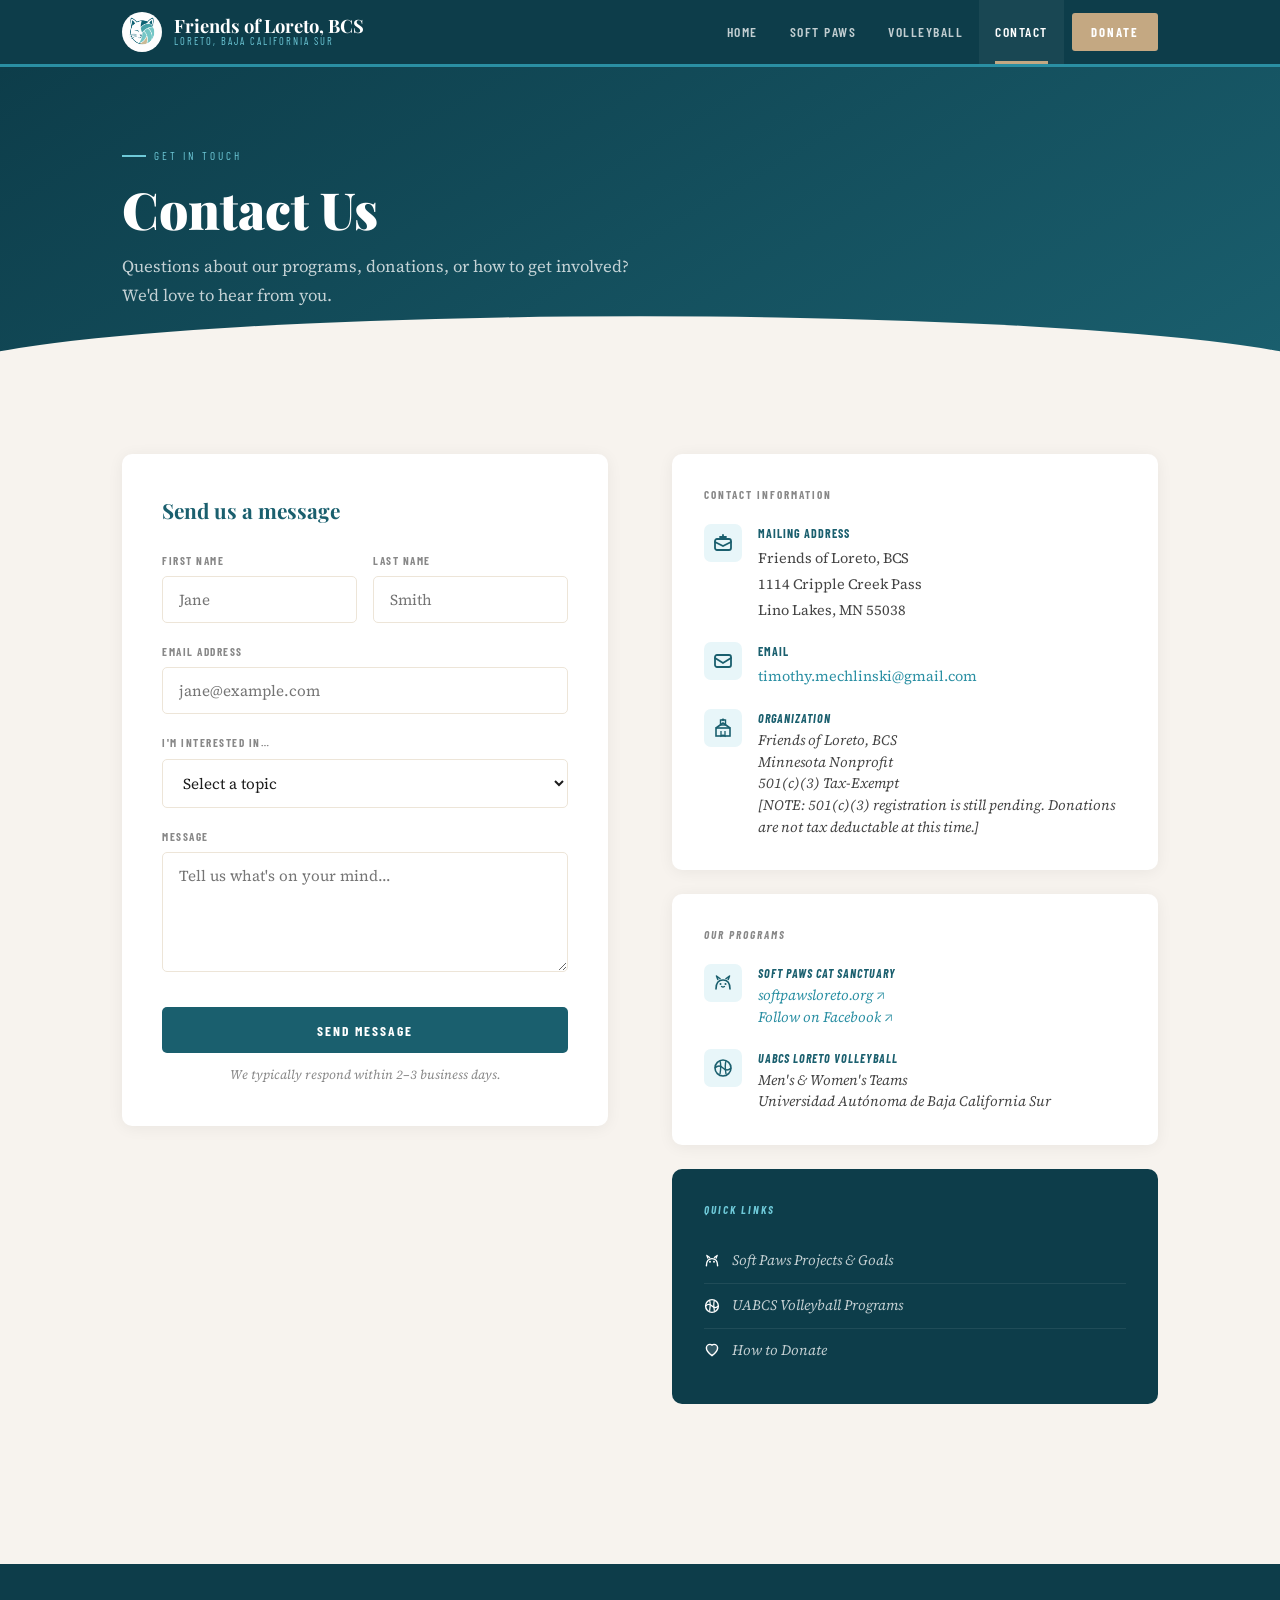
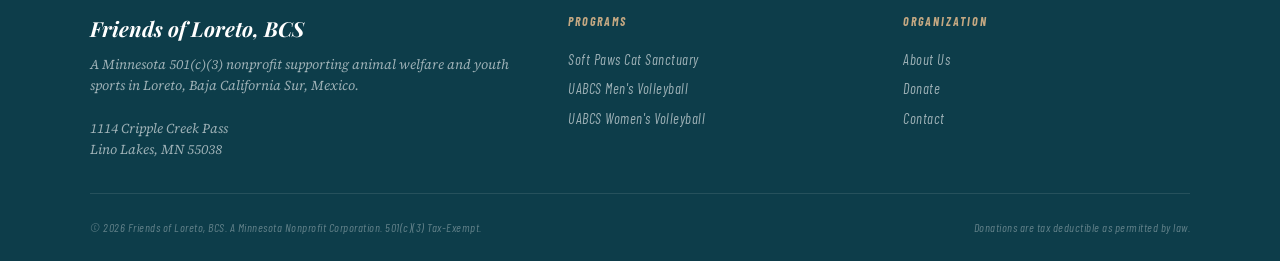
==== contact.html @ 743a6c9e "Fix formatting of organization information in contact.html" ====
<!DOCTYPE html>
<html lang="en">
<head>
  <meta charset="UTF-8">
  <meta name="viewport" content="width=device-width, initial-scale=1.0">
  <title>Contact — Friends of Loreto, BCS</title>
  <link rel="stylesheet" href="nav.css">
  <style>
    .page-hero {
      background: linear-gradient(150deg, var(--teal-900), var(--teal-700));
      padding: 5rem 0 4rem;
      position: relative; overflow: hidden;
    }
    .page-hero::after {
      content: '';
      position: absolute; bottom: -2px; left: 0; right: 0;
      height: 60px;
      background: var(--sand-100);
      clip-path: ellipse(55% 100% at 50% 100%);
    }
    .page-hero-inner {
      position: relative; z-index: 1;
      max-width: 1100px; margin: 0 auto; padding: 0 2rem;
    }
    .page-hero-eyebrow {
      font-family: var(--cond); font-size: 0.7rem; letter-spacing: 3px;
      text-transform: uppercase; color: var(--teal-300); margin-bottom: 1rem;
      display: flex; align-items: center; gap: 8px;
    }
    .page-hero-eyebrow::before {
      content: ''; display: inline-block; width: 24px; height: 2px; background: var(--teal-300);
    }
    .page-hero h1 {
      font-family: var(--serif); font-size: clamp(2.2rem, 4vw, 3.4rem);
      font-weight: 900; color: var(--white); line-height: 1.1; margin-bottom: 1rem;
    }
    .page-hero p { color: rgba(255,255,255,0.75); font-size: 1.05rem; max-width: 540px; line-height: 1.7; }

    /* ── CONTACT SECTION ── */
    .contact-section { background: var(--sand-100); padding: 5rem 0 6rem; }
    .contact-grid {
      display: grid; grid-template-columns: 1fr 1fr; gap: 4rem; align-items: start;
    }

    /* Form */
    .contact-form-card {
      background: var(--white);
      border-radius: 10px;
      padding: 2.5rem;
      box-shadow: 0 2px 16px rgba(0,0,0,0.06);
    }
    .contact-form-card h3 {
      font-family: var(--serif);
      font-size: 1.3rem; font-weight: 700;
      color: var(--teal-700); margin-bottom: 1.5rem;
    }

    .form-group { margin-bottom: 1.25rem; }
    .form-group label {
      display: block;
      font-family: var(--cond);
      font-size: 0.7rem; letter-spacing: 1.5px; text-transform: uppercase;
      font-weight: 700; color: var(--ink-light);
      margin-bottom: 0.4rem;
    }
    .form-group input,
    .form-group select,
    .form-group textarea {
      width: 100%;
      padding: 0.75rem 1rem;
      border: 1.5px solid var(--sand-200);
      border-radius: 5px;
      font-family: var(--body);
      font-size: 0.95rem;
      color: var(--ink);
      background: var(--white);
      transition: border-color 0.2s;
      outline: none;
    }
    .form-group input:focus,
    .form-group select:focus,
    .form-group textarea:focus {
      border-color: var(--teal-500);
    }
    .form-group textarea { resize: vertical; min-height: 120px; }

    .form-row { display: grid; grid-template-columns: 1fr 1fr; gap: 1rem; }

    .form-submit {
      width: 100%;
      padding: 0.9rem;
      background: var(--teal-700);
      color: var(--white);
      border: none; border-radius: 5px;
      font-family: var(--cond);
      font-size: 0.85rem; font-weight: 700; letter-spacing: 2px; text-transform: uppercase;
      cursor: pointer;
      transition: background 0.2s;
      margin-top: 0.5rem;
    }
    .form-submit:hover { background: var(--teal-900); }

    .form-note {
      font-size: 0.8rem; color: var(--ink-light); margin-top: 0.75rem;
      font-style: italic; text-align: center;
    }

    /* Info sidebar */
    .contact-info {}
    .info-card {
      background: var(--white);
      border-radius: 10px;
      padding: 2rem;
      box-shadow: 0 2px 16px rgba(0,0,0,0.06);
      margin-bottom: 1.5rem;
    }
    .info-card h4 {
      font-family: var(--cond);
      font-size: 0.7rem; letter-spacing: 2px; text-transform: uppercase;
      font-weight: 700; color: var(--ink-light); margin-bottom: 1.25rem;
    }
    .info-item {
      display: flex; gap: 1rem; align-items: flex-start; margin-bottom: 1.25rem;
    }
    .info-item:last-child { margin-bottom: 0; }
    .info-icon {
      width: 38px; height: 38px; border-radius: 7px;
      background: var(--teal-100);
      display: flex; align-items: center; justify-content: center;
      font-size: 1rem; flex-shrink: 0;
    }
    .info-body {}
    .info-body strong {
      display: block;
      font-family: var(--cond);
      font-size: 0.75rem; letter-spacing: 1px; text-transform: uppercase;
      font-weight: 700; color: var(--teal-700); margin-bottom: 2px;
    }
    .info-body span {
      font-size: 0.9rem; color: var(--ink-mid); line-height: 1.5;
    }
    .info-body a { color: var(--teal-500); text-decoration: none; }
    .info-body a:hover { text-decoration: underline; }

    /* Program links */
    .program-links-card {
      background: var(--teal-900);
      border-radius: 10px;
      padding: 2rem;
      color: rgba(255,255,255,0.8);
    }
    .program-links-card h4 {
      font-family: var(--cond);
      font-size: 0.7rem; letter-spacing: 2px; text-transform: uppercase;
      font-weight: 700; color: var(--teal-300); margin-bottom: 1.25rem;
    }
    .program-link-item {
      display: flex; align-items: center; gap: 0.75rem;
      padding: 0.65rem 0;
      border-bottom: 1px solid rgba(255,255,255,0.08);
      text-decoration: none;
      color: rgba(255,255,255,0.75);
      transition: color 0.2s;
      font-size: 0.9rem;
    }
    .program-link-item:last-child { border-bottom: none; }
    .program-link-item:hover { color: var(--teal-300); }
    .program-link-item span { font-size: 1.1rem; }
  </style>
</head>
<body>

<div id="site-nav"></div>

<section class="page-hero">
  <div class="page-hero-inner">
    <div class="page-hero-eyebrow">Get in Touch</div>
    <h1>Contact Us</h1>
    <p>Questions about our programs, donations, or how to get involved? We'd love to hear from you.</p>
  </div>
</section>

<section class="contact-section">
  <div class="container">
    <div class="contact-grid">

      <!-- Form -->
      <div class="contact-form-card">
        <h3>Send us a message</h3>
        <div class="form-row">
          <div class="form-group">
            <label for="first-name">First Name</label>
            <input type="text" id="first-name" name="first-name" placeholder="Jane">
          </div>
          <div class="form-group">
            <label for="last-name">Last Name</label>
            <input type="text" id="last-name" name="last-name" placeholder="Smith">
          </div>
        </div>
        <div class="form-group">
          <label for="email">Email Address</label>
          <input type="email" id="email" name="email" placeholder="jane@example.com">
        </div>
        <div class="form-group">
          <label for="subject">I'm interested in…</label>
          <select id="subject" name="subject">
            <option value="">Select a topic</option>
            <option value="donate">Making a donation</option>
            <option value="softpaws">Soft Paws Cat Sanctuary</option>
            <option value="volleyball">UABCS Volleyball</option>
            <option value="volunteer">Volunteering or getting involved</option>
            <option value="media">Media / Press inquiry</option>
            <option value="other">Something else</option>
          </select>
        </div>
        <div class="form-group">
          <label for="message">Message</label>
          <textarea id="message" name="message" placeholder="Tell us what's on your mind…"></textarea>
        </div>
        <button type="button" class="form-submit" onclick="handleSubmit()">Send Message</button>
        <p class="form-note">We typically respond within 2–3 business days.</p>
        <p class="form-note" id="form-confirm" style="display:none; color:var(--teal-700); font-style:normal; font-weight:600;">✓ Message received — we'll be in touch soon!</p>
      </div>

      <!-- Info -->
      <div class="contact-info">
        <div class="info-card">
          <h4>Contact Information</h4>
          <div class="info-item">
            <div class="info-icon">
              <!-- Mailbox -->
              <svg width="20" height="20" viewBox="0 0 20 20" fill="none" xmlns="http://www.w3.org/2000/svg">
                <rect x="2" y="6" width="16" height="11" rx="2" stroke="#1a5f6e" stroke-width="1.8"/>
                <path d="M2 9 L10 13 L18 9" stroke="#1a5f6e" stroke-width="1.8" stroke-linecap="round"/>
                <line x1="10" y1="2" x2="10" y2="6" stroke="#1a5f6e" stroke-width="1.8" stroke-linecap="round"/>
                <line x1="7" y1="4" x2="13" y2="4" stroke="#1a5f6e" stroke-width="1.8" stroke-linecap="round"/>
              </svg>
            </div>
            <div class="info-body">
              <strong>Mailing Address</strong>
              <span>Friends of Loreto, BCS<br>1114 Cripple Creek Pass<br>Lino Lakes, MN 55038</span>
            </div>
          </div>
          <div class="info-item">
            <div class="info-icon">
              <!-- Envelope -->
              <svg width="20" height="20" viewBox="0 0 20 20" fill="none" xmlns="http://www.w3.org/2000/svg">
                <rect x="2" y="4" width="16" height="12" rx="2" stroke="#1a5f6e" stroke-width="1.8"/>
                <path d="M2 7 L10 12 L18 7" stroke="#1a5f6e" stroke-width="1.8" stroke-linecap="round"/>
              </svg>
            </div>
            <div class="info-body">
              <strong>Email</strong>
              <span><a href="mailto:timothy.mechlinski@gmail.com">timothy.mechlinski@gmail.com</a><br><em style="font-size:0.8rem; color:var(--ink-light);"</span>
            </div>
          </div>
          <div class="info-item">
            <div class="info-icon">
              <!-- Loreto Mission -->
              <svg width="20" height="20" viewBox="0 0 20 20" fill="none" xmlns="http://www.w3.org/2000/svg">
                <rect x="3" y="10" width="14" height="8" stroke="#1a5f6e" stroke-width="1.6"/>
                <path d="M3 10 L10 5 L17 10" stroke="#1a5f6e" stroke-width="1.6" stroke-linejoin="round"/>
                <rect x="7.5" y="2" width="5" height="5" stroke="#1a5f6e" stroke-width="1.4"/>
                <line x1="10" y1="1" x2="10" y2="2.5" stroke="#1a5f6e" stroke-width="1.4" stroke-linecap="round"/>
                <line x1="9" y1="1.6" x2="11" y2="1.6" stroke="#1a5f6e" stroke-width="1.4" stroke-linecap="round"/>
                <path d="M8 13 L8 18 Q10 16.5 12 18 L12 13" stroke="#1a5f6e" stroke-width="1.3"/>
              </svg>
            </div>
            <div class="info-body">
              <strong>Organization</strong>
              <span>Friends of Loreto, BCS<br>Minnesota Nonprofit<br>
              501(c)(3) Tax-Exempt<br>
              [NOTE: 501(c)(3) registration is still pending. Donations are not tax deductable at this time.]</span>
            </div>
          </div>
        </div>

        <div class="info-card">
          <h4>Our Programs</h4>
          <div class="info-item">
            <div class="info-icon">
              <!-- Cat -->
              <svg width="20" height="20" viewBox="0 0 20 20" fill="none" xmlns="http://www.w3.org/2000/svg">
                <path d="M3 16 C3 10 5.5 7 10 7 C14.5 7 17 10 17 16" stroke="#1a5f6e" stroke-width="1.6" stroke-linecap="round"/>
                <path d="M5 7 L3.5 3 L7.5 6" stroke="#1a5f6e" stroke-width="1.5" stroke-linejoin="round"/>
                <path d="M15 7 L16.5 3 L12.5 6" stroke="#1a5f6e" stroke-width="1.5" stroke-linejoin="round"/>
                <circle cx="7.5" cy="11" r="1" fill="#1a5f6e"/>
                <circle cx="12.5" cy="11" r="1" fill="#1a5f6e"/>
                <path d="M8.5 13.5 Q10 14.5 11.5 13.5" stroke="#1a5f6e" stroke-width="1.3" stroke-linecap="round"/>
              </svg>
            </div>
            <div class="info-body">
              <strong>Soft Paws Cat Sanctuary</strong>
              <span>
                <a href="https://softpawsloreto.org/" target="_blank">softpawsloreto.org ↗</a><br>
                <a href="https://www.facebook.com/profile.php?id=100082209770641" target="_blank">Follow on Facebook ↗</a>
              </span>
            </div>
          </div>
          <div class="info-item">
            <div class="info-icon">
              <!-- Volleyball -->
              <svg width="20" height="20" viewBox="0 0 20 20" fill="none" xmlns="http://www.w3.org/2000/svg">
                <circle cx="10" cy="10" r="8" stroke="#1a5f6e" stroke-width="1.6"/>
                <path d="M2 10 Q6 6 10 10 Q14 14 18 10" stroke="#1a5f6e" stroke-width="1.4"/>
                <path d="M7 3 Q8.5 7 7 16" stroke="#1a5f6e" stroke-width="1.4"/>
                <path d="M13 3 Q11.5 7 13 16" stroke="#1a5f6e" stroke-width="1.4"/>
              </svg>
            </div>
            <div class="info-body">
              <strong>UABCS Loreto Volleyball</strong>
              <span>Men's &amp; Women's Teams<br>Universidad Autónoma de Baja California Sur</span>
            </div>
          </div>
        </div>

        <div class="program-links-card">
          <h4>Quick Links</h4>
          <a href="soft-paws.html" class="program-link-item">
            <svg width="16" height="16" viewBox="0 0 20 20" fill="none" xmlns="http://www.w3.org/2000/svg"><path d="M3 16 C3 10 5.5 7 10 7 C14.5 7 17 10 17 16" stroke="white" stroke-width="1.8" stroke-linecap="round"/><path d="M5 7 L3.5 3 L7.5 6" stroke="white" stroke-width="1.6" stroke-linejoin="round"/><path d="M15 7 L16.5 3 L12.5 6" stroke="white" stroke-width="1.6" stroke-linejoin="round"/><circle cx="7.5" cy="11" r="1.2" fill="white"/><circle cx="12.5" cy="11" r="1.2" fill="white"/></svg>
            Soft Paws Projects &amp; Goals
          </a>
          <a href="volleyball.html" class="program-link-item">
            <svg width="16" height="16" viewBox="0 0 20 20" fill="none" xmlns="http://www.w3.org/2000/svg"><circle cx="10" cy="10" r="8" stroke="white" stroke-width="1.8"/><path d="M2 10 Q6 6 10 10 Q14 14 18 10" stroke="white" stroke-width="1.5"/><path d="M7 3 Q8.5 7 7 16" stroke="white" stroke-width="1.5"/><path d="M13 3 Q11.5 7 13 16" stroke="white" stroke-width="1.5"/></svg>
            UABCS Volleyball Programs
          </a>
          <a href="donate.html" class="program-link-item">
            <svg width="16" height="16" viewBox="0 0 20 20" fill="none" xmlns="http://www.w3.org/2000/svg"><path d="M10 17 C10 17 3 12 3 7.5 C3 5 5 3 7.5 3 C8.8 3 10 3.8 10 3.8 C10 3.8 11.2 3 12.5 3 C15 3 17 5 17 7.5 C17 12 10 17 10 17Z" stroke="white" stroke-width="1.8" fill="rgba(255,255,255,0.15)"/></svg>
            How to Donate
          </a>
        </div>
      </div>

    </div>
  </div>
</section>

<div id="site-footer"></div>
<script src="nav.js"></script>
<script>
function handleSubmit() {
  const btn = document.querySelector('.form-submit');
  const confirm = document.getElementById('form-confirm');
  btn.textContent = 'Sent ✓';
  btn.style.background = 'var(--teal-500)';
  btn.disabled = true;
  confirm.style.display = 'block';
}
</script>
</body>
</html>
---- nav.css ----
/* ── Shared Nav & Global Styles ─────────────────────────────────────── */
@import url('https://fonts.googleapis.com/css2?family=Playfair+Display:ital,wght@0,700;0,900;1,700&family=Source+Serif+4:ital,wght@0,300;0,400;0,600;1,400&family=Barlow+Condensed:wght@300;400;600;700&display=swap');

*, *::before, *::after { box-sizing: border-box; margin: 0; padding: 0; }

:root {
  --teal-900: #0d3d4a;
  --teal-700: #1a5f6e;
  --teal-500: #2a8fa3;
  --teal-300: #6ec9d8;
  --teal-100: #e8f6f9;
  --sand-700: #8a6a3a;
  --sand-500: #c4a882;
  --sand-200: #ede5d8;
  --sand-100: #f7f3ee;
  --white:    #ffffff;
  --ink:      #1c1c1c;
  --ink-mid:  #444444;
  --ink-light:#888888;
  --serif:    'Playfair Display', Georgia, serif;
  --body:     'Source Serif 4', Georgia, serif;
  --cond:     'Barlow Condensed', 'Arial Narrow', sans-serif;
}

html { scroll-behavior: smooth; }

body {
  font-family: var(--body);
  color: var(--ink);
  background: var(--white);
  line-height: 1.6;
  font-size: 16px;
}

/* ── NAVBAR ── */
.site-nav {
  position: sticky;
  top: 0;
  z-index: 100;
  background: var(--teal-900);
  border-bottom: 3px solid var(--teal-500);
}

.nav-inner {
  max-width: 1100px;
  margin: 0 auto;
  padding: 0 2rem;
  display: flex;
  align-items: center;
  justify-content: space-between;
  height: 64px;
}

.nav-logo {
  display: flex;
  align-items: center;
  gap: 12px;
  text-decoration: none;
}

.nav-logo img {
  width: 40px;
  height: 40px;
  border-radius: 50%;
  object-fit: contain;
  background: rgba(255,255,255,0.1);
}

.nav-logo-text {
  font-family: var(--serif);
  font-size: 1.15rem;
  font-weight: 700;
  color: var(--white);
  line-height: 1.1;
}

.nav-logo-text span {
  display: block;
  font-family: var(--cond);
  font-size: 0.65rem;
  letter-spacing: 2px;
  font-weight: 400;
  color: var(--teal-300);
  text-transform: uppercase;
}

.nav-links {
  display: flex;
  align-items: center;
  gap: 0;
  list-style: none;
}

.nav-links a {
  display: block;
  padding: 0 1rem;
  height: 64px;
  line-height: 64px;
  font-family: var(--cond);
  font-size: 0.85rem;
  font-weight: 600;
  letter-spacing: 1.5px;
  text-transform: uppercase;
  color: rgba(255,255,255,0.75);
  text-decoration: none;
  transition: color 0.2s, background 0.2s;
  position: relative;
}

.nav-links a::after {
  content: '';
  position: absolute;
  bottom: 0;
  left: 1rem;
  right: 1rem;
  height: 3px;
  background: var(--sand-500);
  transform: scaleX(0);
  transition: transform 0.2s;
}

.nav-links a:hover,
.nav-links a.active {
  color: var(--white);
  background: rgba(255,255,255,0.05);
}

.nav-links a:hover::after,
.nav-links a.active::after {
  transform: scaleX(1);
}

.nav-donate-btn {
  font-family: var(--cond) !important;
  font-size: 0.8rem !important;
  font-weight: 700 !important;
  letter-spacing: 2px !important;
  text-transform: uppercase !important;
  background: var(--sand-500) !important;
  color: var(--white) !important;
  padding: 0 1.2rem !important;
  height: 38px !important;
  line-height: 38px !important;
  border-radius: 3px !important;
  text-decoration: none !important;
  transition: background 0.2s !important;
  display: inline-block;
  margin-left: 0.5rem;
}

.nav-donate-btn::after { display: none !important; }

.nav-donate-btn:hover {
  background: var(--sand-700) !important;
  color: var(--white) !important;
}

/* ── FOOTER ── */
.site-footer {
  background: var(--teal-900);
  color: rgba(255,255,255,0.7);
  padding: 3rem 2rem 1.5rem;
  margin-top: 0;
}

.footer-inner {
  max-width: 1100px;
  margin: 0 auto;
  display: grid;
  grid-template-columns: 1.5fr 1fr 1fr;
  gap: 3rem;
  padding-bottom: 2rem;
  border-bottom: 1px solid rgba(255,255,255,0.1);
}

.footer-brand .footer-org {
  font-family: var(--serif);
  font-size: 1.3rem;
  font-weight: 700;
  color: var(--white);
  margin-bottom: 0.5rem;
}

.footer-brand p {
  font-size: 0.85rem;
  line-height: 1.6;
  color: rgba(255,255,255,0.6);
}

.footer-col h4 {
  font-family: var(--cond);
  font-size: 0.75rem;
  letter-spacing: 2px;
  text-transform: uppercase;
  color: var(--sand-500);
  margin-bottom: 1rem;
  font-weight: 700;
}

.footer-col ul {
  list-style: none;
}

.footer-col ul li {
  margin-bottom: 0.4rem;
}

.footer-col ul li a {
  color: rgba(255,255,255,0.6);
  text-decoration: none;
  font-size: 0.9rem;
  font-family: var(--cond);
  letter-spacing: 0.5px;
  transition: color 0.2s;
}

.footer-col ul li a:hover {
  color: var(--teal-300);
}

.footer-bottom {
  max-width: 1100px;
  margin: 1.5rem auto 0;
  display: flex;
  justify-content: space-between;
  align-items: center;
  font-family: var(--cond);
  font-size: 0.75rem;
  letter-spacing: 0.5px;
  color: rgba(255,255,255,0.35);
}

/* ── SHARED SECTION UTILITIES ── */
.container {
  max-width: 1100px;
  margin: 0 auto;
  padding: 0 2rem;
}

.section-eyebrow {
  font-family: var(--cond);
  font-size: 0.75rem;
  letter-spacing: 3px;
  text-transform: uppercase;
  font-weight: 700;
  color: var(--teal-500);
  margin-bottom: 0.5rem;
}

.section-eyebrow.sand { color: var(--sand-700); }

.section-title {
  font-family: var(--serif);
  font-size: clamp(1.8rem, 3vw, 2.8rem);
  font-weight: 900;
  color: var(--teal-700);
  line-height: 1.1;
  margin-bottom: 1rem;
}

.section-title.sand { color: var(--sand-700); }

.section-intro {
  font-size: 1.05rem;
  color: var(--ink-mid);
  max-width: 640px;
  line-height: 1.7;
}

.btn {
  display: inline-block;
  font-family: var(--cond);
  font-size: 0.8rem;
  font-weight: 700;
  letter-spacing: 2px;
  text-transform: uppercase;
  text-decoration: none;
  padding: 0.75rem 1.75rem;
  border-radius: 3px;
  transition: all 0.2s;
  cursor: pointer;
  border: none;
}

.btn-primary {
  background: var(--teal-700);
  color: var(--white);
}
.btn-primary:hover { background: var(--teal-900); }

.btn-sand {
  background: var(--sand-500);
  color: var(--white);
}
.btn-sand:hover { background: var(--sand-700); }

.btn-outline {
  background: transparent;
  color: var(--teal-700);
  border: 2px solid var(--teal-700);
}
.btn-outline:hover { background: var(--teal-700); color: var(--white); }
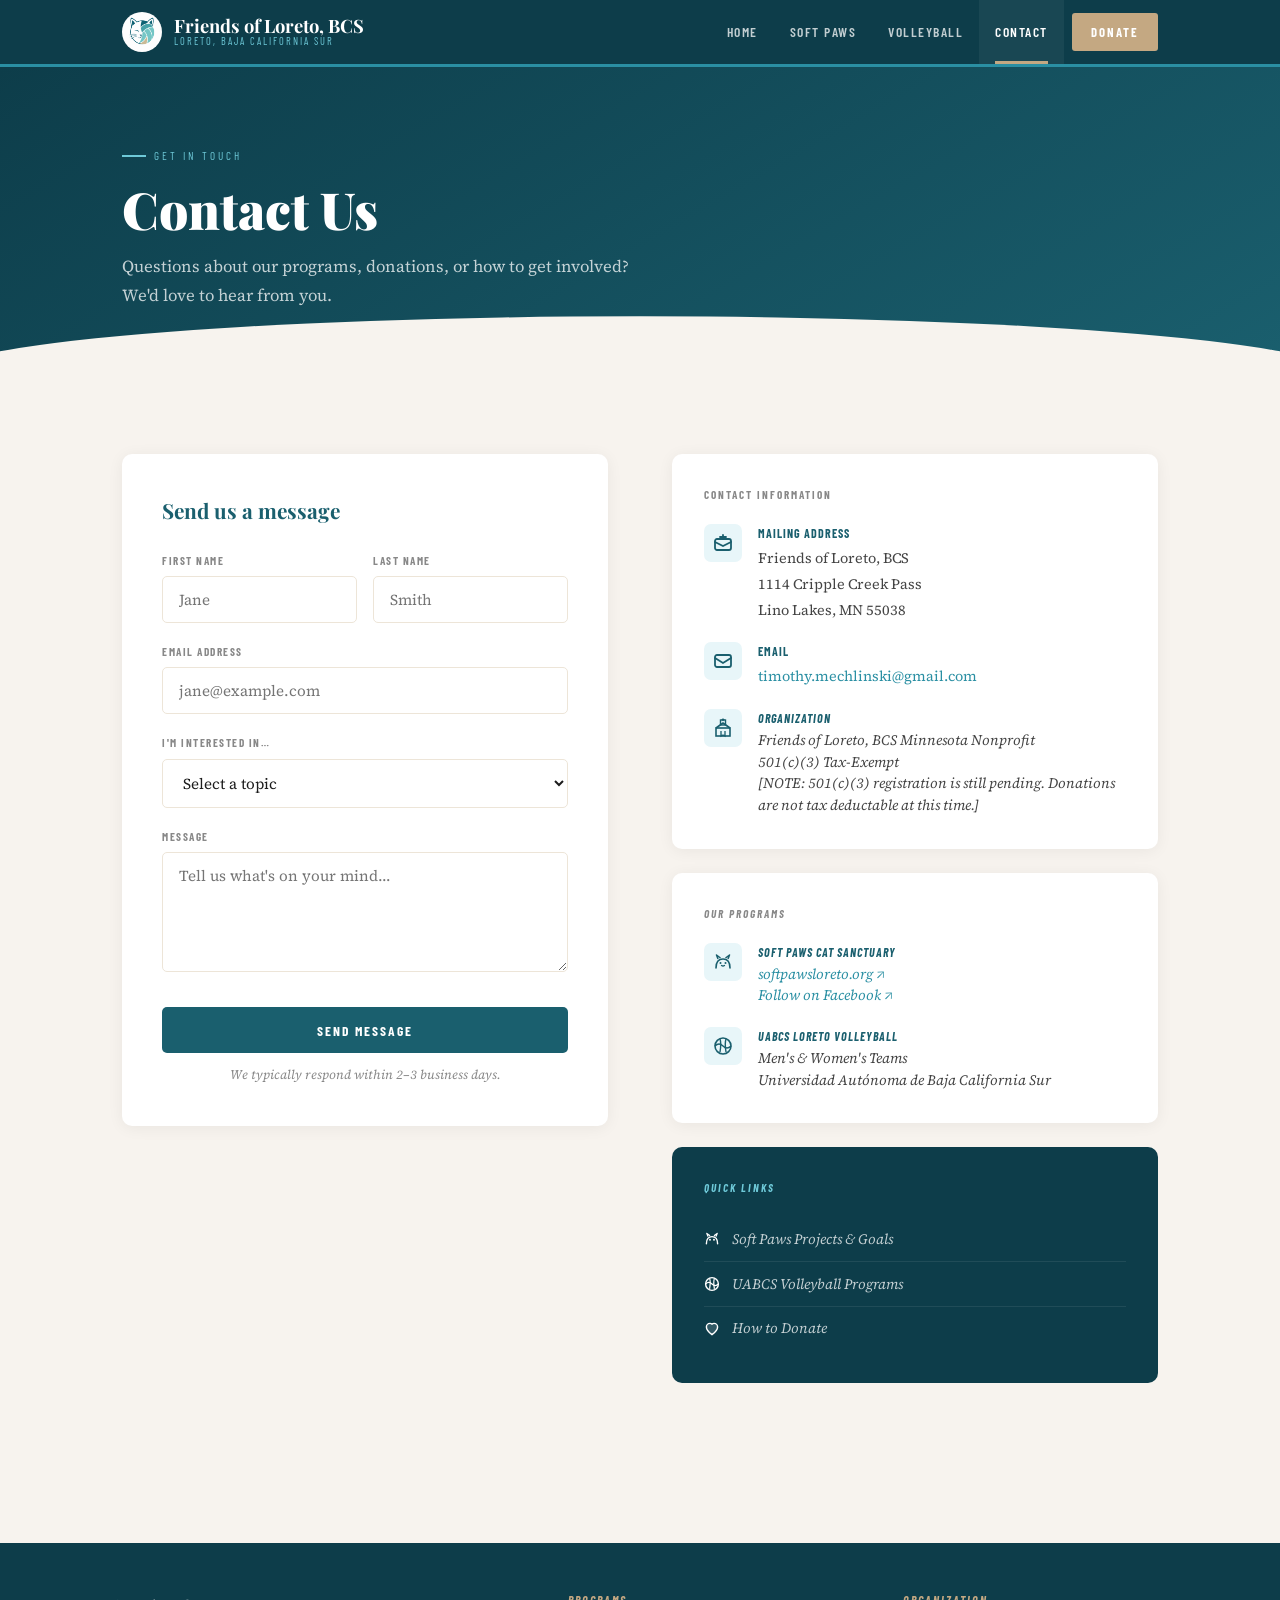
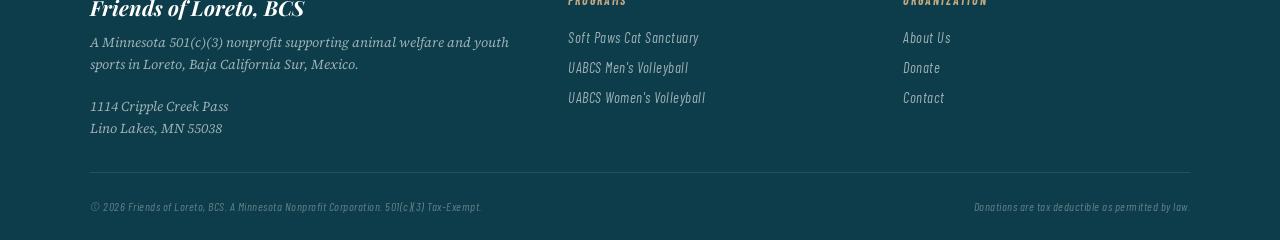
==== commit db33ee37: "Format organization information in contact.html" ====
--- a/contact.html
+++ b/contact.html
@@ -268,9 +268,10 @@
             </div>
             <div class="info-body">
               <strong>Organization</strong>
-              <span>Friends of Loreto, BCS<br>Minnesota Nonprofit<br>
-              501(c)(3) Tax-Exempt<br>
-              [NOTE: 501(c)(3) registration is still pending. Donations are not tax deductable at this time.]</span>
+              <span>Friends of Loreto, BCS
+                Minnesota Nonprofit<br>
+                501(c)(3) Tax-Exempt<br>
+                [NOTE: 501(c)(3) registration is still pending. Donations are not tax deductable at this time.]</span>
             </div>
           </div>
         </div>
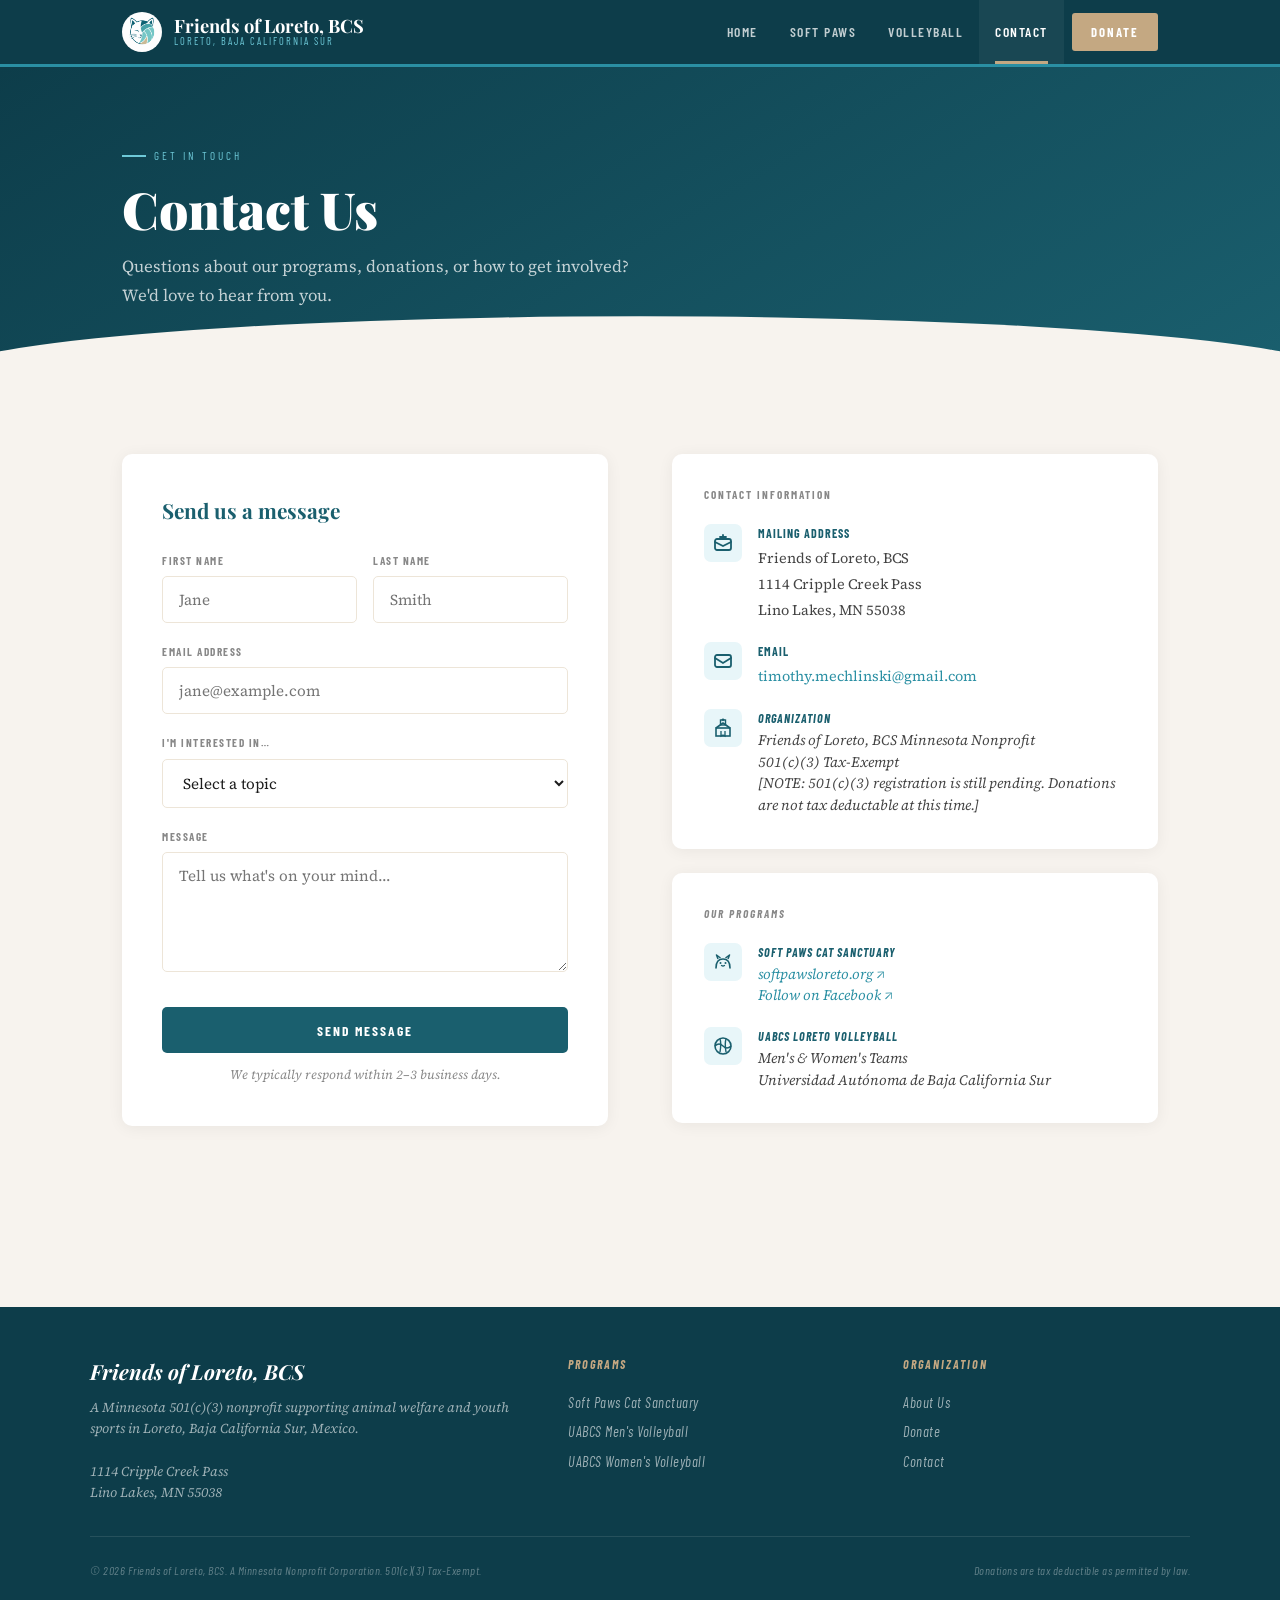
==== commit 237bbe30: "Remove program links from contact.html Removed the program links section from the contact page." ====
--- a/contact.html
+++ b/contact.html
@@ -314,23 +314,6 @@
             </div>
           </div>
         </div>
-
-        <div class="program-links-card">
-          <h4>Quick Links</h4>
-          <a href="soft-paws.html" class="program-link-item">
-            <svg width="16" height="16" viewBox="0 0 20 20" fill="none" xmlns="http://www.w3.org/2000/svg"><path d="M3 16 C3 10 5.5 7 10 7 C14.5 7 17 10 17 16" stroke="white" stroke-width="1.8" stroke-linecap="round"/><path d="M5 7 L3.5 3 L7.5 6" stroke="white" stroke-width="1.6" stroke-linejoin="round"/><path d="M15 7 L16.5 3 L12.5 6" stroke="white" stroke-width="1.6" stroke-linejoin="round"/><circle cx="7.5" cy="11" r="1.2" fill="white"/><circle cx="12.5" cy="11" r="1.2" fill="white"/></svg>
-            Soft Paws Projects &amp; Goals
-          </a>
-          <a href="volleyball.html" class="program-link-item">
-            <svg width="16" height="16" viewBox="0 0 20 20" fill="none" xmlns="http://www.w3.org/2000/svg"><circle cx="10" cy="10" r="8" stroke="white" stroke-width="1.8"/><path d="M2 10 Q6 6 10 10 Q14 14 18 10" stroke="white" stroke-width="1.5"/><path d="M7 3 Q8.5 7 7 16" stroke="white" stroke-width="1.5"/><path d="M13 3 Q11.5 7 13 16" stroke="white" stroke-width="1.5"/></svg>
-            UABCS Volleyball Programs
-          </a>
-          <a href="donate.html" class="program-link-item">
-            <svg width="16" height="16" viewBox="0 0 20 20" fill="none" xmlns="http://www.w3.org/2000/svg"><path d="M10 17 C10 17 3 12 3 7.5 C3 5 5 3 7.5 3 C8.8 3 10 3.8 10 3.8 C10 3.8 11.2 3 12.5 3 C15 3 17 5 17 7.5 C17 12 10 17 10 17Z" stroke="white" stroke-width="1.8" fill="rgba(255,255,255,0.15)"/></svg>
-            How to Donate
-          </a>
-        </div>
-      </div>
 
     </div>
   </div>
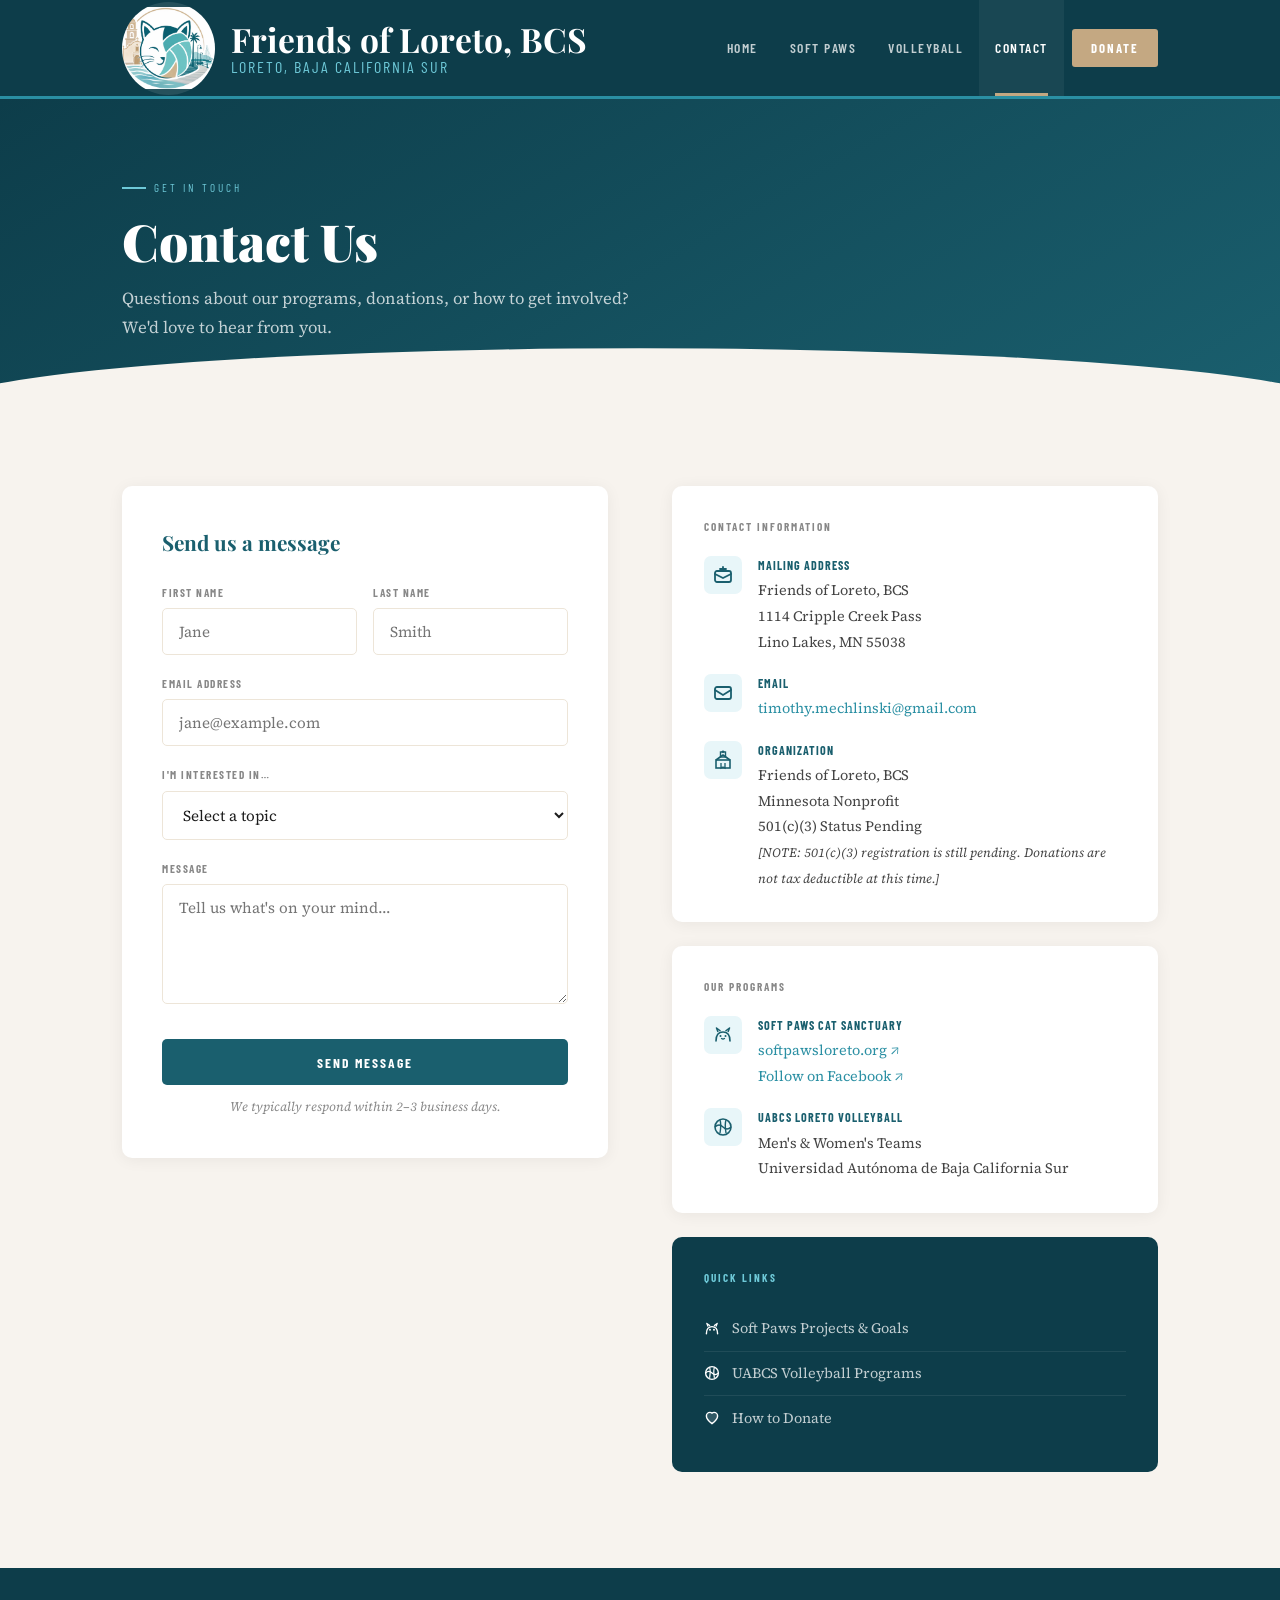
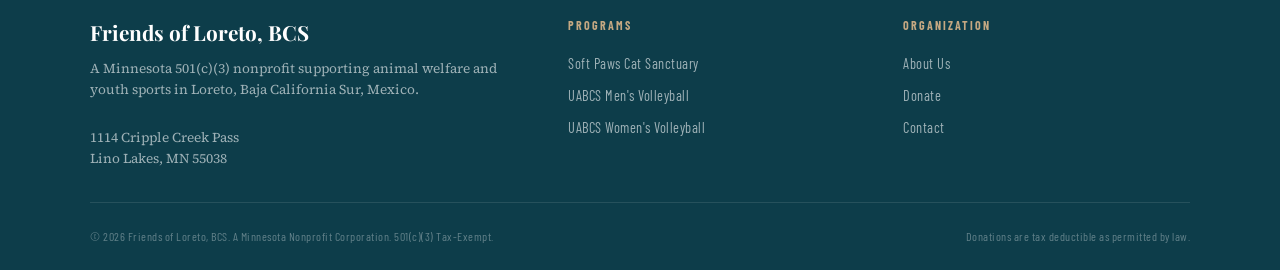
==== commit 272f3009: "Refactor contact form and improve styling" ====
--- a/contact.html
+++ b/contact.html
@@ -18,154 +18,42 @@
       background: var(--sand-100);
       clip-path: ellipse(55% 100% at 50% 100%);
     }
-    .page-hero-inner {
-      position: relative; z-index: 1;
-      max-width: 1100px; margin: 0 auto; padding: 0 2rem;
-    }
-    .page-hero-eyebrow {
-      font-family: var(--cond); font-size: 0.7rem; letter-spacing: 3px;
-      text-transform: uppercase; color: var(--teal-300); margin-bottom: 1rem;
-      display: flex; align-items: center; gap: 8px;
-    }
-    .page-hero-eyebrow::before {
-      content: ''; display: inline-block; width: 24px; height: 2px; background: var(--teal-300);
-    }
-    .page-hero h1 {
-      font-family: var(--serif); font-size: clamp(2.2rem, 4vw, 3.4rem);
-      font-weight: 900; color: var(--white); line-height: 1.1; margin-bottom: 1rem;
-    }
+    .page-hero-inner { position: relative; z-index: 1; max-width: 1100px; margin: 0 auto; padding: 0 2rem; }
+    .page-hero-eyebrow { font-family: var(--cond); font-size: 0.7rem; letter-spacing: 3px; text-transform: uppercase; color: var(--teal-300); margin-bottom: 1rem; display: flex; align-items: center; gap: 8px; }
+    .page-hero-eyebrow::before { content: ''; display: inline-block; width: 24px; height: 2px; background: var(--teal-300); }
+    .page-hero h1 { font-family: var(--serif); font-size: clamp(2.2rem, 4vw, 3.4rem); font-weight: 900; color: var(--white); line-height: 1.1; margin-bottom: 1rem; }
     .page-hero p { color: rgba(255,255,255,0.75); font-size: 1.05rem; max-width: 540px; line-height: 1.7; }
-
-    /* ── CONTACT SECTION ── */
     .contact-section { background: var(--sand-100); padding: 5rem 0 6rem; }
-    .contact-grid {
-      display: grid; grid-template-columns: 1fr 1fr; gap: 4rem; align-items: start;
-    }
-
-    /* Form */
-    .contact-form-card {
-      background: var(--white);
-      border-radius: 10px;
-      padding: 2.5rem;
-      box-shadow: 0 2px 16px rgba(0,0,0,0.06);
-    }
-    .contact-form-card h3 {
-      font-family: var(--serif);
-      font-size: 1.3rem; font-weight: 700;
-      color: var(--teal-700); margin-bottom: 1.5rem;
-    }
-
+    .contact-grid { display: grid; grid-template-columns: 1fr 1fr; gap: 4rem; align-items: start; }
+    .contact-form-card { background: var(--white); border-radius: 10px; padding: 2.5rem; box-shadow: 0 2px 16px rgba(0,0,0,0.06); }
+    .contact-form-card h3 { font-family: var(--serif); font-size: 1.3rem; font-weight: 700; color: var(--teal-700); margin-bottom: 1.5rem; }
     .form-group { margin-bottom: 1.25rem; }
-    .form-group label {
-      display: block;
-      font-family: var(--cond);
-      font-size: 0.7rem; letter-spacing: 1.5px; text-transform: uppercase;
-      font-weight: 700; color: var(--ink-light);
-      margin-bottom: 0.4rem;
-    }
-    .form-group input,
-    .form-group select,
-    .form-group textarea {
-      width: 100%;
-      padding: 0.75rem 1rem;
-      border: 1.5px solid var(--sand-200);
-      border-radius: 5px;
-      font-family: var(--body);
-      font-size: 0.95rem;
-      color: var(--ink);
-      background: var(--white);
-      transition: border-color 0.2s;
-      outline: none;
-    }
-    .form-group input:focus,
-    .form-group select:focus,
-    .form-group textarea:focus {
-      border-color: var(--teal-500);
-    }
+    .form-group label { display: block; font-family: var(--cond); font-size: 0.7rem; letter-spacing: 1.5px; text-transform: uppercase; font-weight: 700; color: var(--ink-light); margin-bottom: 0.4rem; }
+    .form-group input, .form-group select, .form-group textarea { width: 100%; padding: 0.75rem 1rem; border: 1.5px solid var(--sand-200); border-radius: 5px; font-family: var(--body); font-size: 0.95rem; color: var(--ink); background: var(--white); transition: border-color 0.2s; outline: none; }
+    .form-group input:focus, .form-group select:focus, .form-group textarea:focus { border-color: var(--teal-500); }
     .form-group textarea { resize: vertical; min-height: 120px; }
-
     .form-row { display: grid; grid-template-columns: 1fr 1fr; gap: 1rem; }
-
-    .form-submit {
-      width: 100%;
-      padding: 0.9rem;
-      background: var(--teal-700);
-      color: var(--white);
-      border: none; border-radius: 5px;
-      font-family: var(--cond);
-      font-size: 0.85rem; font-weight: 700; letter-spacing: 2px; text-transform: uppercase;
-      cursor: pointer;
-      transition: background 0.2s;
-      margin-top: 0.5rem;
-    }
+    .form-submit { width: 100%; padding: 0.9rem; background: var(--teal-700); color: var(--white); border: none; border-radius: 5px; font-family: var(--cond); font-size: 0.85rem; font-weight: 700; letter-spacing: 2px; text-transform: uppercase; cursor: pointer; transition: background 0.2s; margin-top: 0.5rem; }
     .form-submit:hover { background: var(--teal-900); }
-
-    .form-note {
-      font-size: 0.8rem; color: var(--ink-light); margin-top: 0.75rem;
-      font-style: italic; text-align: center;
-    }
-
-    /* Info sidebar */
+    .form-submit:disabled { background: var(--teal-500); cursor: not-allowed; }
+    .form-note { font-size: 0.8rem; color: var(--ink-light); margin-top: 0.75rem; font-style: italic; text-align: center; }
+    .form-success { display: none; background: var(--teal-100); border: 1.5px solid var(--teal-500); border-radius: 6px; padding: 1rem 1.25rem; margin-top: 1rem; font-family: var(--cond); font-size: 0.9rem; font-weight: 700; color: var(--teal-700); text-align: center; }
+    .form-error { display: none; background: #fef2f2; border: 1.5px solid #f87171; border-radius: 6px; padding: 1rem 1.25rem; margin-top: 1rem; font-size: 0.88rem; color: #b91c1c; text-align: center; }
     .contact-info {}
-    .info-card {
-      background: var(--white);
-      border-radius: 10px;
-      padding: 2rem;
-      box-shadow: 0 2px 16px rgba(0,0,0,0.06);
-      margin-bottom: 1.5rem;
-    }
-    .info-card h4 {
-      font-family: var(--cond);
-      font-size: 0.7rem; letter-spacing: 2px; text-transform: uppercase;
-      font-weight: 700; color: var(--ink-light); margin-bottom: 1.25rem;
-    }
-    .info-item {
-      display: flex; gap: 1rem; align-items: flex-start; margin-bottom: 1.25rem;
-    }
+    .info-card { background: var(--white); border-radius: 10px; padding: 2rem; box-shadow: 0 2px 16px rgba(0,0,0,0.06); margin-bottom: 1.5rem; }
+    .info-card h4 { font-family: var(--cond); font-size: 0.7rem; letter-spacing: 2px; text-transform: uppercase; font-weight: 700; color: var(--ink-light); margin-bottom: 1.25rem; }
+    .info-item { display: flex; gap: 1rem; align-items: flex-start; margin-bottom: 1.25rem; }
     .info-item:last-child { margin-bottom: 0; }
-    .info-icon {
-      width: 38px; height: 38px; border-radius: 7px;
-      background: var(--teal-100);
-      display: flex; align-items: center; justify-content: center;
-      font-size: 1rem; flex-shrink: 0;
-    }
-    .info-body {}
-    .info-body strong {
-      display: block;
-      font-family: var(--cond);
-      font-size: 0.75rem; letter-spacing: 1px; text-transform: uppercase;
-      font-weight: 700; color: var(--teal-700); margin-bottom: 2px;
-    }
-    .info-body span {
-      font-size: 0.9rem; color: var(--ink-mid); line-height: 1.5;
-    }
+    .info-icon { width: 38px; height: 38px; border-radius: 7px; background: var(--teal-100); display: flex; align-items: center; justify-content: center; flex-shrink: 0; }
+    .info-body strong { display: block; font-family: var(--cond); font-size: 0.75rem; letter-spacing: 1px; text-transform: uppercase; font-weight: 700; color: var(--teal-700); margin-bottom: 2px; }
+    .info-body span { font-size: 0.9rem; color: var(--ink-mid); line-height: 1.5; }
     .info-body a { color: var(--teal-500); text-decoration: none; }
     .info-body a:hover { text-decoration: underline; }
-
-    /* Program links */
-    .program-links-card {
-      background: var(--teal-900);
-      border-radius: 10px;
-      padding: 2rem;
-      color: rgba(255,255,255,0.8);
-    }
-    .program-links-card h4 {
-      font-family: var(--cond);
-      font-size: 0.7rem; letter-spacing: 2px; text-transform: uppercase;
-      font-weight: 700; color: var(--teal-300); margin-bottom: 1.25rem;
-    }
-    .program-link-item {
-      display: flex; align-items: center; gap: 0.75rem;
-      padding: 0.65rem 0;
-      border-bottom: 1px solid rgba(255,255,255,0.08);
-      text-decoration: none;
-      color: rgba(255,255,255,0.75);
-      transition: color 0.2s;
-      font-size: 0.9rem;
-    }
+    .program-links-card { background: var(--teal-900); border-radius: 10px; padding: 2rem; }
+    .program-links-card h4 { font-family: var(--cond); font-size: 0.7rem; letter-spacing: 2px; text-transform: uppercase; font-weight: 700; color: var(--teal-300); margin-bottom: 1.25rem; }
+    .program-link-item { display: flex; align-items: center; gap: 0.75rem; padding: 0.65rem 0; border-bottom: 1px solid rgba(255,255,255,0.08); text-decoration: none; color: rgba(255,255,255,0.75); transition: color 0.2s; font-size: 0.9rem; }
     .program-link-item:last-child { border-bottom: none; }
     .program-link-item:hover { color: var(--teal-300); }
-    .program-link-item span { font-size: 1.1rem; }
   </style>
 </head>
 <body>
@@ -184,51 +72,51 @@
   <div class="container">
     <div class="contact-grid">
 
-      <!-- Form -->
       <div class="contact-form-card">
         <h3>Send us a message</h3>
-        <div class="form-row">
+        <form id="contact-form">
+          <div class="form-row">
+            <div class="form-group">
+              <label for="first-name">First Name</label>
+              <input type="text" id="first-name" name="first-name" placeholder="Jane" required>
+            </div>
+            <div class="form-group">
+              <label for="last-name">Last Name</label>
+              <input type="text" id="last-name" name="last-name" placeholder="Smith" required>
+            </div>
+          </div>
           <div class="form-group">
-            <label for="first-name">First Name</label>
-            <input type="text" id="first-name" name="first-name" placeholder="Jane">
+            <label for="email">Email Address</label>
+            <input type="email" id="email" name="email" placeholder="jane@example.com" required>
           </div>
           <div class="form-group">
-            <label for="last-name">Last Name</label>
-            <input type="text" id="last-name" name="last-name" placeholder="Smith">
-          </div>
-        </div>
-        <div class="form-group">
-          <label for="email">Email Address</label>
-          <input type="email" id="email" name="email" placeholder="jane@example.com">
-        </div>
-        <div class="form-group">
-          <label for="subject">I'm interested in…</label>
-          <select id="subject" name="subject">
-            <option value="">Select a topic</option>
-            <option value="donate">Making a donation</option>
-            <option value="softpaws">Soft Paws Cat Sanctuary</option>
-            <option value="volleyball">UABCS Volleyball</option>
-            <option value="volunteer">Volunteering or getting involved</option>
-            <option value="media">Media / Press inquiry</option>
-            <option value="other">Something else</option>
-          </select>
-        </div>
-        <div class="form-group">
-          <label for="message">Message</label>
-          <textarea id="message" name="message" placeholder="Tell us what's on your mind…"></textarea>
-        </div>
-        <button type="button" class="form-submit" onclick="handleSubmit()">Send Message</button>
-        <p class="form-note">We typically respond within 2–3 business days.</p>
-        <p class="form-note" id="form-confirm" style="display:none; color:var(--teal-700); font-style:normal; font-weight:600;">✓ Message received — we'll be in touch soon!</p>
+            <label for="subject">I'm interested in…</label>
+            <select id="subject" name="subject">
+              <option value="">Select a topic</option>
+              <option value="donate">Making a donation</option>
+              <option value="softpaws">Soft Paws Cat Sanctuary</option>
+              <option value="volleyball">UABCS Volleyball</option>
+              <option value="volunteer">Volunteering or getting involved</option>
+              <option value="media">Media / Press inquiry</option>
+              <option value="other">Something else</option>
+            </select>
+          </div>
+          <div class="form-group">
+            <label for="message">Message</label>
+            <textarea id="message" name="message" placeholder="Tell us what's on your mind…" required></textarea>
+          </div>
+          <button type="submit" class="form-submit" id="submit-btn">Send Message</button>
+          <p class="form-note">We typically respond within 2–3 business days.</p>
+          <div class="form-success" id="form-success">✓ Message sent — we'll be in touch soon!</div>
+          <div class="form-error" id="form-error">Something went wrong. Please try again or email us directly at timothy.mechlinski@gmail.com</div>
+        </form>
       </div>
 
-      <!-- Info -->
       <div class="contact-info">
         <div class="info-card">
           <h4>Contact Information</h4>
           <div class="info-item">
             <div class="info-icon">
-              <!-- Mailbox -->
               <svg width="20" height="20" viewBox="0 0 20 20" fill="none" xmlns="http://www.w3.org/2000/svg">
                 <rect x="2" y="6" width="16" height="11" rx="2" stroke="#1a5f6e" stroke-width="1.8"/>
                 <path d="M2 9 L10 13 L18 9" stroke="#1a5f6e" stroke-width="1.8" stroke-linecap="round"/>
@@ -243,7 +131,6 @@
           </div>
           <div class="info-item">
             <div class="info-icon">
-              <!-- Envelope -->
               <svg width="20" height="20" viewBox="0 0 20 20" fill="none" xmlns="http://www.w3.org/2000/svg">
                 <rect x="2" y="4" width="16" height="12" rx="2" stroke="#1a5f6e" stroke-width="1.8"/>
                 <path d="M2 7 L10 12 L18 7" stroke="#1a5f6e" stroke-width="1.8" stroke-linecap="round"/>
@@ -251,12 +138,11 @@
             </div>
             <div class="info-body">
               <strong>Email</strong>
-              <span><a href="mailto:timothy.mechlinski@gmail.com">timothy.mechlinski@gmail.com</a><br><em style="font-size:0.8rem; color:var(--ink-light);"</span>
-            </div>
-          </div>
-          <div class="info-item">
-            <div class="info-icon">
-              <!-- Loreto Mission -->
+              <span><a href="mailto:timothy.mechlinski@gmail.com">timothy.mechlinski@gmail.com</a></span>
+            </div>
+          </div>
+          <div class="info-item">
+            <div class="info-icon">
               <svg width="20" height="20" viewBox="0 0 20 20" fill="none" xmlns="http://www.w3.org/2000/svg">
                 <rect x="3" y="10" width="14" height="8" stroke="#1a5f6e" stroke-width="1.6"/>
                 <path d="M3 10 L10 5 L17 10" stroke="#1a5f6e" stroke-width="1.6" stroke-linejoin="round"/>
@@ -268,10 +154,10 @@
             </div>
             <div class="info-body">
               <strong>Organization</strong>
-              <span>Friends of Loreto, BCS
-                Minnesota Nonprofit<br>
-                501(c)(3) Tax-Exempt<br>
-                [NOTE: 501(c)(3) registration is still pending. Donations are not tax deductable at this time.]</span>
+              <span>Friends of Loreto, BCS<br>
+              Minnesota Nonprofit<br>
+              501(c)(3) Status Pending<br>
+              <em style="font-size:0.8rem;">[NOTE: 501(c)(3) registration is still pending. Donations are not tax deductible at this time.]</em></span>
             </div>
           </div>
         </div>
@@ -280,7 +166,6 @@
           <h4>Our Programs</h4>
           <div class="info-item">
             <div class="info-icon">
-              <!-- Cat -->
               <svg width="20" height="20" viewBox="0 0 20 20" fill="none" xmlns="http://www.w3.org/2000/svg">
                 <path d="M3 16 C3 10 5.5 7 10 7 C14.5 7 17 10 17 16" stroke="#1a5f6e" stroke-width="1.6" stroke-linecap="round"/>
                 <path d="M5 7 L3.5 3 L7.5 6" stroke="#1a5f6e" stroke-width="1.5" stroke-linejoin="round"/>
@@ -300,7 +185,6 @@
           </div>
           <div class="info-item">
             <div class="info-icon">
-              <!-- Volleyball -->
               <svg width="20" height="20" viewBox="0 0 20 20" fill="none" xmlns="http://www.w3.org/2000/svg">
                 <circle cx="10" cy="10" r="8" stroke="#1a5f6e" stroke-width="1.6"/>
                 <path d="M2 10 Q6 6 10 10 Q14 14 18 10" stroke="#1a5f6e" stroke-width="1.4"/>
@@ -315,6 +199,23 @@
           </div>
         </div>
 
+        <div class="program-links-card">
+          <h4>Quick Links</h4>
+          <a href="soft-paws.html" class="program-link-item">
+            <svg width="16" height="16" viewBox="0 0 20 20" fill="none" xmlns="http://www.w3.org/2000/svg"><path d="M3 16 C3 10 5.5 7 10 7 C14.5 7 17 10 17 16" stroke="white" stroke-width="1.8" stroke-linecap="round"/><path d="M5 7 L3.5 3 L7.5 6" stroke="white" stroke-width="1.6" stroke-linejoin="round"/><path d="M15 7 L16.5 3 L12.5 6" stroke="white" stroke-width="1.6" stroke-linejoin="round"/><circle cx="7.5" cy="11" r="1.2" fill="white"/><circle cx="12.5" cy="11" r="1.2" fill="white"/></svg>
+            Soft Paws Projects &amp; Goals
+          </a>
+          <a href="volleyball.html" class="program-link-item">
+            <svg width="16" height="16" viewBox="0 0 20 20" fill="none" xmlns="http://www.w3.org/2000/svg"><circle cx="10" cy="10" r="8" stroke="white" stroke-width="1.8"/><path d="M2 10 Q6 6 10 10 Q14 14 18 10" stroke="white" stroke-width="1.5"/><path d="M7 3 Q8.5 7 7 16" stroke="white" stroke-width="1.5"/><path d="M13 3 Q11.5 7 13 16" stroke="white" stroke-width="1.5"/></svg>
+            UABCS Volleyball Programs
+          </a>
+          <a href="donate.html" class="program-link-item">
+            <svg width="16" height="16" viewBox="0 0 20 20" fill="none" xmlns="http://www.w3.org/2000/svg"><path d="M10 17 C10 17 3 12 3 7.5 C3 5 5 3 7.5 3 C8.8 3 10 3.8 10 3.8 C10 3.8 11.2 3 12.5 3 C15 3 17 5 17 7.5 C17 12 10 17 10 17Z" stroke="white" stroke-width="1.8" fill="rgba(255,255,255,0.15)"/></svg>
+            How to Donate
+          </a>
+        </div>
+      </div>
+
     </div>
   </div>
 </section>
@@ -322,14 +223,37 @@
 <div id="site-footer"></div>
 <script src="nav.js"></script>
 <script>
-function handleSubmit() {
-  const btn = document.querySelector('.form-submit');
-  const confirm = document.getElementById('form-confirm');
-  btn.textContent = 'Sent ✓';
-  btn.style.background = 'var(--teal-500)';
-  btn.disabled = true;
-  confirm.style.display = 'block';
-}
+  const form = document.getElementById('contact-form');
+  const submitBtn = document.getElementById('submit-btn');
+  const successMsg = document.getElementById('form-success');
+  const errorMsg = document.getElementById('form-error');
+
+  form.addEventListener('submit', async function(e) {
+    e.preventDefault();
+    submitBtn.textContent = 'Sending…';
+    submitBtn.disabled = true;
+    errorMsg.style.display = 'none';
+
+    try {
+      const response = await fetch('https://formspree.io/f/mykorgnl', {
+        method: 'POST',
+        body: new FormData(form),
+        headers: { 'Accept': 'application/json' }
+      });
+
+      if (response.ok) {
+        form.reset();
+        submitBtn.textContent = 'Sent ✓';
+        successMsg.style.display = 'block';
+      } else {
+        throw new Error('Failed');
+      }
+    } catch (err) {
+      submitBtn.textContent = 'Send Message';
+      submitBtn.disabled = false;
+      errorMsg.style.display = 'block';
+    }
+  });
 </script>
 </body>
 </html>
--- a/nav.css
+++ b/nav.css
@@ -32,7 +32,6 @@
   font-size: 16px;
 }
 
-/* ── NAVBAR ── */
 .site-nav {
   position: sticky;
   top: 0;
@@ -48,19 +47,19 @@
   display: flex;
   align-items: center;
   justify-content: space-between;
-  height: 64px;
+  height: 96px;
 }
 
 .nav-logo {
   display: flex;
   align-items: center;
-  gap: 12px;
+  gap: 16px;
   text-decoration: none;
 }
 
 .nav-logo img {
-  width: 40px;
-  height: 40px;
+  width: 93px;
+  height: 93px;
   border-radius: 50%;
   object-fit: contain;
   background: rgba(255,255,255,0.1);
@@ -68,7 +67,7 @@
 
 .nav-logo-text {
   font-family: var(--serif);
-  font-size: 1.15rem;
+  font-size: 2.1rem;
   font-weight: 700;
   color: var(--white);
   line-height: 1.1;
@@ -77,7 +76,7 @@
 .nav-logo-text span {
   display: block;
   font-family: var(--cond);
-  font-size: 0.65rem;
+  font-size: 1rem;
   letter-spacing: 2px;
   font-weight: 400;
   color: var(--teal-300);
@@ -94,8 +93,8 @@
 .nav-links a {
   display: block;
   padding: 0 1rem;
-  height: 64px;
-  line-height: 64px;
+  height: 96px;
+  line-height: 96px;
   font-family: var(--cond);
   font-size: 0.85rem;
   font-weight: 600;
@@ -149,18 +148,39 @@
 }
 
 .nav-donate-btn::after { display: none !important; }
-
-.nav-donate-btn:hover {
-  background: var(--sand-700) !important;
-  color: var(--white) !important;
-}
-
-/* ── FOOTER ── */
+.nav-donate-btn:hover { background: var(--sand-700) !important; color: var(--white) !important; }
+
+.nav-hamburger {
+  display: none;
+  flex-direction: column;
+  justify-content: center;
+  gap: 5px;
+  width: 36px;
+  height: 36px;
+  background: none;
+  border: none;
+  cursor: pointer;
+  padding: 4px;
+  flex-shrink: 0;
+}
+
+.nav-hamburger span {
+  display: block;
+  width: 100%;
+  height: 2px;
+  background: var(--white);
+  border-radius: 2px;
+  transition: all 0.25s;
+}
+
+.nav-hamburger.open span:nth-child(1) { transform: translateY(7px) rotate(45deg); }
+.nav-hamburger.open span:nth-child(2) { opacity: 0; }
+.nav-hamburger.open span:nth-child(3) { transform: translateY(-7px) rotate(-45deg); }
+
 .site-footer {
   background: var(--teal-900);
   color: rgba(255,255,255,0.7);
   padding: 3rem 2rem 1.5rem;
-  margin-top: 0;
 }
 
 .footer-inner {
@@ -181,11 +201,7 @@
   margin-bottom: 0.5rem;
 }
 
-.footer-brand p {
-  font-size: 0.85rem;
-  line-height: 1.6;
-  color: rgba(255,255,255,0.6);
-}
+.footer-brand p { font-size: 0.85rem; line-height: 1.6; color: rgba(255,255,255,0.6); }
 
 .footer-col h4 {
   font-family: var(--cond);
@@ -197,26 +213,10 @@
   font-weight: 700;
 }
 
-.footer-col ul {
-  list-style: none;
-}
-
-.footer-col ul li {
-  margin-bottom: 0.4rem;
-}
-
-.footer-col ul li a {
-  color: rgba(255,255,255,0.6);
-  text-decoration: none;
-  font-size: 0.9rem;
-  font-family: var(--cond);
-  letter-spacing: 0.5px;
-  transition: color 0.2s;
-}
-
-.footer-col ul li a:hover {
-  color: var(--teal-300);
-}
+.footer-col ul { list-style: none; }
+.footer-col ul li { margin-bottom: 0.4rem; }
+.footer-col ul li a { color: rgba(255,255,255,0.6); text-decoration: none; font-size: 0.9rem; font-family: var(--cond); letter-spacing: 0.5px; transition: color 0.2s; }
+.footer-col ul li a:hover { color: var(--teal-300); }
 
 .footer-bottom {
   max-width: 1100px;
@@ -230,12 +230,7 @@
   color: rgba(255,255,255,0.35);
 }
 
-/* ── SHARED SECTION UTILITIES ── */
-.container {
-  max-width: 1100px;
-  margin: 0 auto;
-  padding: 0 2rem;
-}
+.container { max-width: 1100px; margin: 0 auto; padding: 0 2rem; }
 
 .section-eyebrow {
   font-family: var(--cond);
@@ -259,13 +254,7 @@
 }
 
 .section-title.sand { color: var(--sand-700); }
-
-.section-intro {
-  font-size: 1.05rem;
-  color: var(--ink-mid);
-  max-width: 640px;
-  line-height: 1.7;
-}
+.section-intro { font-size: 1.05rem; color: var(--ink-mid); max-width: 640px; line-height: 1.7; }
 
 .btn {
   display: inline-block;
@@ -282,21 +271,84 @@
   border: none;
 }
 
-.btn-primary {
-  background: var(--teal-700);
-  color: var(--white);
-}
+.btn-primary { background: var(--teal-700); color: var(--white); }
 .btn-primary:hover { background: var(--teal-900); }
-
-.btn-sand {
-  background: var(--sand-500);
-  color: var(--white);
-}
+.btn-sand { background: var(--sand-500); color: var(--white); }
 .btn-sand:hover { background: var(--sand-700); }
-
-.btn-outline {
-  background: transparent;
-  color: var(--teal-700);
-  border: 2px solid var(--teal-700);
-}
+.btn-outline { background: transparent; color: var(--teal-700); border: 2px solid var(--teal-700); }
 .btn-outline:hover { background: var(--teal-700); color: var(--white); }
+
+/* ── MOBILE ── */
+@media (max-width: 768px) {
+  .nav-hamburger { display: flex; }
+
+  .nav-links {
+    display: none;
+    position: absolute;
+    top: 96px;
+    left: 0;
+    right: 0;
+    background: var(--teal-900);
+    flex-direction: column;
+    padding: 1rem 0 1.5rem;
+    border-top: 1px solid rgba(255,255,255,0.1);
+    box-shadow: 0 8px 24px rgba(0,0,0,0.3);
+    z-index: 99;
+  }
+
+  .nav-links.open { display: flex; }
+
+  .nav-links a {
+    height: auto;
+    line-height: 1;
+    padding: 0.85rem 2rem;
+    font-size: 1rem;
+    border-bottom: 1px solid rgba(255,255,255,0.06);
+  }
+
+  .nav-links a::after { display: none; }
+
+  .nav-donate-btn {
+    margin: 0.75rem 2rem 0 !important;
+    height: auto !important;
+    line-height: 1 !important;
+    padding: 0.85rem 1.5rem !important;
+    text-align: center !important;
+    display: block !important;
+  }
+
+  .footer-inner { grid-template-columns: 1fr; gap: 2rem; }
+  .footer-bottom { flex-direction: column; gap: 0.5rem; text-align: center; }
+  .container { padding: 0 1.25rem; }
+
+  .hero-inner { grid-template-columns: 1fr !important; padding: 3rem 1.25rem 5rem !important; gap: 2rem !important; }
+  .hero-card { display: none; }
+  .hero-title { font-size: 2.2rem !important; }
+  .hero-actions { flex-direction: column; }
+  .btn-hero-primary, .btn-hero-outline { text-align: center; }
+
+  .mission-grid, .intro-grid, .contact-grid, .donate-grid, .campaign-inner,
+  .programs-grid, .teams-grid, .longterm-grid, .capital-card-inner {
+    grid-template-columns: 1fr !important;
+    gap: 2rem !important;
+  }
+
+  .project-card { grid-template-columns: 1fr !important; }
+  .project-img-placeholder { width: 100% !important; height: 180px !important; aspect-ratio: unset !important; }
+  .intro-img-placeholder { height: 200px !important; aspect-ratio: unset !important; }
+  .section-title { font-size: 1.8rem !important; }
+  .page-hero { padding: 3rem 0 3rem !important; }
+  .page-hero h1 { font-size: 2rem !important; }
+  .milestones-row, .progress-milestones { grid-template-columns: repeat(3,1fr) !important; gap: 0.5rem !important; }
+  .cta-actions { flex-direction: column; align-items: center; }
+  .cta-strip h2 { font-size: 1.5rem; }
+  .form-row { grid-template-columns: 1fr !important; }
+  .btn { width: 100%; text-align: center; }
+}
+
+/* ── TABLET ── */
+@media (min-width: 769px) and (max-width: 1024px) {
+  .programs-grid { grid-template-columns: 1fr 1fr !important; }
+  .donate-grid { grid-template-columns: 1fr 300px !important; }
+  .hero-inner { gap: 2rem !important; }
+}
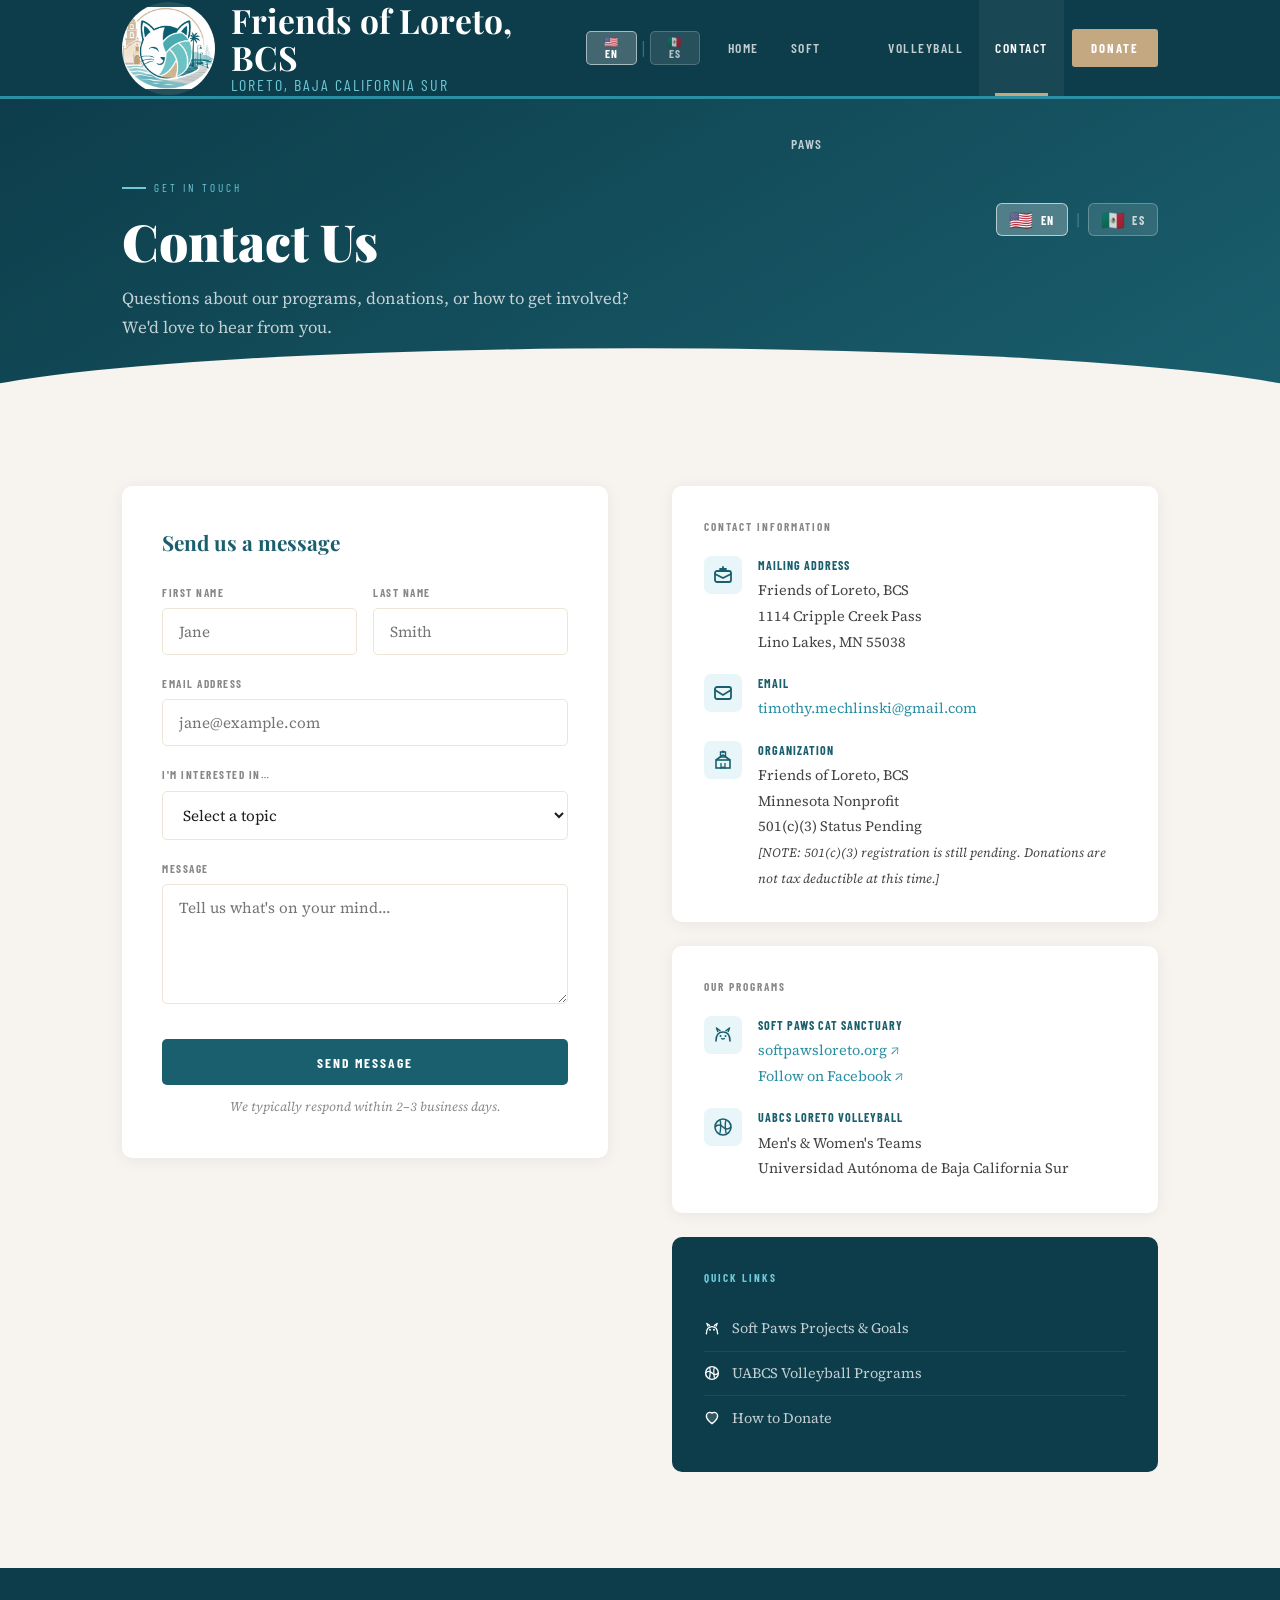
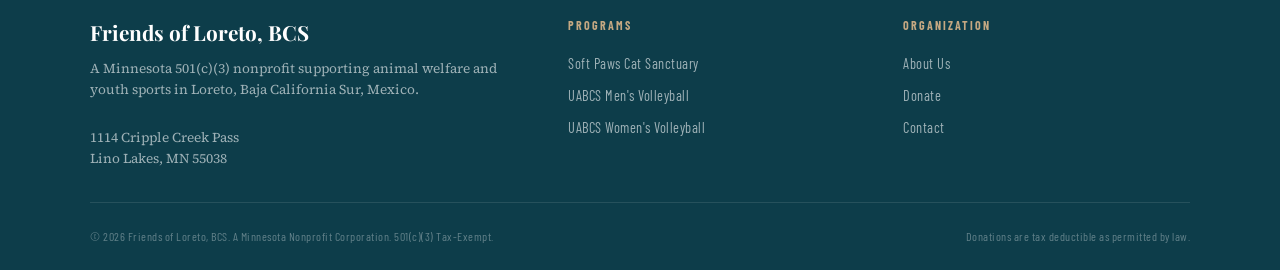
==== commit 3e9b74fb: "Add files via upload" ====
--- a/contact.html
+++ b/contact.html
@@ -12,10 +12,8 @@
       position: relative; overflow: hidden;
     }
     .page-hero::after {
-      content: '';
-      position: absolute; bottom: -2px; left: 0; right: 0;
-      height: 60px;
-      background: var(--sand-100);
+      content: ''; position: absolute; bottom: -2px; left: 0; right: 0;
+      height: 60px; background: var(--sand-100);
       clip-path: ellipse(55% 100% at 50% 100%);
     }
     .page-hero-inner { position: relative; z-index: 1; max-width: 1100px; margin: 0 auto; padding: 0 2rem; }
@@ -23,6 +21,39 @@
     .page-hero-eyebrow::before { content: ''; display: inline-block; width: 24px; height: 2px; background: var(--teal-300); }
     .page-hero h1 { font-family: var(--serif); font-size: clamp(2.2rem, 4vw, 3.4rem); font-weight: 900; color: var(--white); line-height: 1.1; margin-bottom: 1rem; }
     .page-hero p { color: rgba(255,255,255,0.75); font-size: 1.05rem; max-width: 540px; line-height: 1.7; }
+
+    /* Language toggle */
+    .lang-toggle {
+      position: absolute;
+      top: 1.5rem;
+      right: 2rem;
+      display: flex;
+      align-items: center;
+      gap: 8px;
+      z-index: 10;
+    }
+    .lang-btn {
+      display: flex;
+      align-items: center;
+      gap: 6px;
+      background: rgba(255,255,255,0.12);
+      border: 1.5px solid rgba(255,255,255,0.25);
+      border-radius: 6px;
+      padding: 6px 12px;
+      cursor: pointer;
+      transition: all 0.2s;
+      font-family: var(--cond);
+      font-size: 0.75rem;
+      font-weight: 700;
+      letter-spacing: 1.5px;
+      text-transform: uppercase;
+      color: rgba(255,255,255,0.75);
+    }
+    .lang-btn:hover { background: rgba(255,255,255,0.2); color: white; }
+    .lang-btn.active { background: rgba(255,255,255,0.25); border-color: rgba(255,255,255,0.6); color: white; }
+    .lang-btn .flag { font-size: 1.2rem; line-height: 1; }
+    .lang-divider { color: rgba(255,255,255,0.3); font-size: 0.9rem; }
+
     .contact-section { background: var(--sand-100); padding: 5rem 0 6rem; }
     .contact-grid { display: grid; grid-template-columns: 1fr 1fr; gap: 4rem; align-items: start; }
     .contact-form-card { background: var(--white); border-radius: 10px; padding: 2.5rem; box-shadow: 0 2px 16px rgba(0,0,0,0.06); }
@@ -62,9 +93,24 @@
 
 <section class="page-hero">
   <div class="page-hero-inner">
-    <div class="page-hero-eyebrow">Get in Touch</div>
-    <h1>Contact Us</h1>
-    <p>Questions about our programs, donations, or how to get involved? We'd love to hear from you.</p>
+
+    <!-- Language Toggle -->
+    <div class="lang-toggle">
+      <button class="lang-btn active" id="btn-en" onclick="setLang('en')">
+        <span class="flag">🇺🇸</span> EN
+      </button>
+      <span class="lang-divider">|</span>
+      <button class="lang-btn" id="btn-es" onclick="setLang('es')">
+        <span class="flag">🇲🇽</span> ES
+      </button>
+    </div>
+
+    <div class="page-hero-eyebrow" data-en="Get in Touch" data-es="Contáctanos">Get in Touch</div>
+    <h1 data-en="Contact Us" data-es="Contáctanos">Contact Us</h1>
+    <p data-en="Questions about our programs, donations, or how to get involved? We'd love to hear from you."
+       data-es="¿Tienes preguntas sobre nuestros programas, donaciones o cómo participar? Con gusto te atendemos.">
+      Questions about our programs, donations, or how to get involved? We'd love to hear from you.
+    </p>
   </div>
 </section>
 
@@ -73,48 +119,62 @@
     <div class="contact-grid">
 
       <div class="contact-form-card">
-        <h3>Send us a message</h3>
+        <h3 data-en="Send us a message" data-es="Envíanos un mensaje">Send us a message</h3>
         <form id="contact-form">
           <div class="form-row">
             <div class="form-group">
-              <label for="first-name">First Name</label>
-              <input type="text" id="first-name" name="first-name" placeholder="Jane" required>
+              <label for="first-name" data-en="First Name" data-es="Nombre">First Name</label>
+              <input type="text" id="first-name" name="first-name" placeholder="Jane" data-placeholder-en="Jane" data-placeholder-es="María" required>
             </div>
             <div class="form-group">
-              <label for="last-name">Last Name</label>
-              <input type="text" id="last-name" name="last-name" placeholder="Smith" required>
+              <label for="last-name" data-en="Last Name" data-es="Apellido">Last Name</label>
+              <input type="text" id="last-name" name="last-name" placeholder="Smith" data-placeholder-en="Smith" data-placeholder-es="González" required>
             </div>
           </div>
           <div class="form-group">
-            <label for="email">Email Address</label>
+            <label for="email" data-en="Email Address" data-es="Correo Electrónico">Email Address</label>
             <input type="email" id="email" name="email" placeholder="jane@example.com" required>
           </div>
           <div class="form-group">
-            <label for="subject">I'm interested in…</label>
+            <label for="subject" data-en="I'm interested in…" data-es="Me interesa…">I'm interested in…</label>
             <select id="subject" name="subject">
-              <option value="">Select a topic</option>
-              <option value="donate">Making a donation</option>
-              <option value="softpaws">Soft Paws Cat Sanctuary</option>
-              <option value="volleyball">UABCS Volleyball</option>
-              <option value="volunteer">Volunteering or getting involved</option>
-              <option value="media">Media / Press inquiry</option>
-              <option value="other">Something else</option>
+              <option value="" data-en="Select a topic" data-es="Elige un tema">Select a topic</option>
+              <option value="donate" data-en="Making a donation" data-es="Hacer una donación">Making a donation</option>
+              <option value="softpaws" data-en="Soft Paws Cat Sanctuary" data-es="Refugio Soft Paws">Soft Paws Cat Sanctuary</option>
+              <option value="volleyball" data-en="UABCS Volleyball" data-es="Voleibol UABCS">UABCS Volleyball</option>
+              <option value="volunteer" data-en="Volunteering or getting involved" data-es="Ser voluntario o participar">Volunteering or getting involved</option>
+              <option value="media" data-en="Media / Press inquiry" data-es="Medios / Prensa">Media / Press inquiry</option>
+              <option value="other" data-en="Something else" data-es="Otro asunto">Something else</option>
             </select>
           </div>
           <div class="form-group">
-            <label for="message">Message</label>
-            <textarea id="message" name="message" placeholder="Tell us what's on your mind…" required></textarea>
-          </div>
-          <button type="submit" class="form-submit" id="submit-btn">Send Message</button>
-          <p class="form-note">We typically respond within 2–3 business days.</p>
-          <div class="form-success" id="form-success">✓ Message sent — we'll be in touch soon!</div>
-          <div class="form-error" id="form-error">Something went wrong. Please try again or email us directly at timothy.mechlinski@gmail.com</div>
+            <label for="message" data-en="Message" data-es="Mensaje">Message</label>
+            <textarea id="message" name="message" placeholder="Tell us what's on your mind…"
+              data-placeholder-en="Tell us what's on your mind…"
+              data-placeholder-es="Cuéntanos en qué podemos ayudarte…" required></textarea>
+          </div>
+          <button type="submit" class="form-submit" id="submit-btn"
+            data-en="Send Message" data-es="Enviar Mensaje">Send Message</button>
+          <p class="form-note" data-en="We typically respond within 2–3 business days."
+             data-es="Por lo general respondemos en 2 a 3 días hábiles.">
+            We typically respond within 2–3 business days.
+          </p>
+          <div class="form-success" id="form-success"
+            data-en="✓ Message sent — we'll be in touch soon!"
+            data-es="✓ ¡Mensaje enviado! Nos pondremos en contacto pronto.">
+            ✓ Message sent — we'll be in touch soon!
+          </div>
+          <div class="form-error" id="form-error"
+            data-en="Something went wrong. Please try again or email us directly at timothy.mechlinski@gmail.com"
+            data-es="Algo salió mal. Por favor intenta de nuevo o escríbenos directamente a timothy.mechlinski@gmail.com">
+            Something went wrong. Please try again or email us directly at timothy.mechlinski@gmail.com
+          </div>
         </form>
       </div>
 
       <div class="contact-info">
         <div class="info-card">
-          <h4>Contact Information</h4>
+          <h4 data-en="Contact Information" data-es="Información de Contacto">Contact Information</h4>
           <div class="info-item">
             <div class="info-icon">
               <svg width="20" height="20" viewBox="0 0 20 20" fill="none" xmlns="http://www.w3.org/2000/svg">
@@ -125,7 +185,7 @@
               </svg>
             </div>
             <div class="info-body">
-              <strong>Mailing Address</strong>
+              <strong data-en="Mailing Address" data-es="Dirección Postal">Mailing Address</strong>
               <span>Friends of Loreto, BCS<br>1114 Cripple Creek Pass<br>Lino Lakes, MN 55038</span>
             </div>
           </div>
@@ -137,7 +197,7 @@
               </svg>
             </div>
             <div class="info-body">
-              <strong>Email</strong>
+              <strong data-en="Email" data-es="Correo">Email</strong>
               <span><a href="mailto:timothy.mechlinski@gmail.com">timothy.mechlinski@gmail.com</a></span>
             </div>
           </div>
@@ -153,17 +213,18 @@
               </svg>
             </div>
             <div class="info-body">
-              <strong>Organization</strong>
-              <span>Friends of Loreto, BCS<br>
-              Minnesota Nonprofit<br>
-              501(c)(3) Status Pending<br>
-              <em style="font-size:0.8rem;">[NOTE: 501(c)(3) registration is still pending. Donations are not tax deductible at this time.]</em></span>
+              <strong data-en="Organization" data-es="Organización">Organization</strong>
+              <span data-en="Friends of Loreto, BCS<br>Minnesota Nonprofit<br>501(c)(3) Status Pending<br><em style='font-size:0.8rem;'>[NOTE: 501(c)(3) registration is still pending. Donations are not tax deductible at this time.]</em>"
+                    data-es="Friends of Loreto, BCS<br>Organización Sin Fines de Lucro de Minnesota<br>Estatus 501(c)(3) Pendiente<br><em style='font-size:0.8rem;'>[NOTA: El registro 501(c)(3) está pendiente. Las donaciones no son deducibles de impuestos en este momento.]</em>">
+                Friends of Loreto, BCS<br>Minnesota Nonprofit<br>501(c)(3) Status Pending<br>
+                <em style="font-size:0.8rem;">[NOTE: 501(c)(3) registration is still pending. Donations are not tax deductible at this time.]</em>
+              </span>
             </div>
           </div>
         </div>
 
         <div class="info-card">
-          <h4>Our Programs</h4>
+          <h4 data-en="Our Programs" data-es="Nuestros Programas">Our Programs</h4>
           <div class="info-item">
             <div class="info-icon">
               <svg width="20" height="20" viewBox="0 0 20 20" fill="none" xmlns="http://www.w3.org/2000/svg">
@@ -176,10 +237,11 @@
               </svg>
             </div>
             <div class="info-body">
-              <strong>Soft Paws Cat Sanctuary</strong>
+              <strong data-en="Soft Paws Cat Sanctuary" data-es="Refugio Soft Paws">Soft Paws Cat Sanctuary</strong>
               <span>
                 <a href="https://softpawsloreto.org/" target="_blank">softpawsloreto.org ↗</a><br>
-                <a href="https://www.facebook.com/profile.php?id=100082209770641" target="_blank">Follow on Facebook ↗</a>
+                <a href="https://www.facebook.com/profile.php?id=100082209770641" target="_blank"
+                   data-en="Follow on Facebook ↗" data-es="Síguenos en Facebook ↗">Follow on Facebook ↗</a>
               </span>
             </div>
           </div>
@@ -193,25 +255,28 @@
               </svg>
             </div>
             <div class="info-body">
-              <strong>UABCS Loreto Volleyball</strong>
-              <span>Men's &amp; Women's Teams<br>Universidad Autónoma de Baja California Sur</span>
+              <strong data-en="UABCS Loreto Volleyball" data-es="Voleibol UABCS Loreto">UABCS Loreto Volleyball</strong>
+              <span data-en="Men's &amp; Women's Teams<br>Universidad Autónoma de Baja California Sur"
+                    data-es="Equipos Varonil y Femenil<br>Universidad Autónoma de Baja California Sur">
+                Men's &amp; Women's Teams<br>Universidad Autónoma de Baja California Sur
+              </span>
             </div>
           </div>
         </div>
 
         <div class="program-links-card">
-          <h4>Quick Links</h4>
+          <h4 data-en="Quick Links" data-es="Accesos Rápidos">Quick Links</h4>
           <a href="soft-paws.html" class="program-link-item">
-            <svg width="16" height="16" viewBox="0 0 20 20" fill="none" xmlns="http://www.w3.org/2000/svg"><path d="M3 16 C3 10 5.5 7 10 7 C14.5 7 17 10 17 16" stroke="white" stroke-width="1.8" stroke-linecap="round"/><path d="M5 7 L3.5 3 L7.5 6" stroke="white" stroke-width="1.6" stroke-linejoin="round"/><path d="M15 7 L16.5 3 L12.5 6" stroke="white" stroke-width="1.6" stroke-linejoin="round"/><circle cx="7.5" cy="11" r="1.2" fill="white"/><circle cx="12.5" cy="11" r="1.2" fill="white"/></svg>
-            Soft Paws Projects &amp; Goals
+            <svg width="16" height="16" viewBox="0 0 20 20" fill="none"><path d="M3 16 C3 10 5.5 7 10 7 C14.5 7 17 10 17 16" stroke="white" stroke-width="1.8" stroke-linecap="round"/><path d="M5 7 L3.5 3 L7.5 6" stroke="white" stroke-width="1.6" stroke-linejoin="round"/><path d="M15 7 L16.5 3 L12.5 6" stroke="white" stroke-width="1.6" stroke-linejoin="round"/><circle cx="7.5" cy="11" r="1.2" fill="white"/><circle cx="12.5" cy="11" r="1.2" fill="white"/></svg>
+            <span data-en="Soft Paws Projects &amp; Goals" data-es="Proyectos y Metas de Soft Paws">Soft Paws Projects &amp; Goals</span>
           </a>
           <a href="volleyball.html" class="program-link-item">
-            <svg width="16" height="16" viewBox="0 0 20 20" fill="none" xmlns="http://www.w3.org/2000/svg"><circle cx="10" cy="10" r="8" stroke="white" stroke-width="1.8"/><path d="M2 10 Q6 6 10 10 Q14 14 18 10" stroke="white" stroke-width="1.5"/><path d="M7 3 Q8.5 7 7 16" stroke="white" stroke-width="1.5"/><path d="M13 3 Q11.5 7 13 16" stroke="white" stroke-width="1.5"/></svg>
-            UABCS Volleyball Programs
+            <svg width="16" height="16" viewBox="0 0 20 20" fill="none"><circle cx="10" cy="10" r="8" stroke="white" stroke-width="1.8"/><path d="M2 10 Q6 6 10 10 Q14 14 18 10" stroke="white" stroke-width="1.5"/><path d="M7 3 Q8.5 7 7 16" stroke="white" stroke-width="1.5"/><path d="M13 3 Q11.5 7 13 16" stroke="white" stroke-width="1.5"/></svg>
+            <span data-en="UABCS Volleyball Programs" data-es="Programas de Voleibol UABCS">UABCS Volleyball Programs</span>
           </a>
           <a href="donate.html" class="program-link-item">
-            <svg width="16" height="16" viewBox="0 0 20 20" fill="none" xmlns="http://www.w3.org/2000/svg"><path d="M10 17 C10 17 3 12 3 7.5 C3 5 5 3 7.5 3 C8.8 3 10 3.8 10 3.8 C10 3.8 11.2 3 12.5 3 C15 3 17 5 17 7.5 C17 12 10 17 10 17Z" stroke="white" stroke-width="1.8" fill="rgba(255,255,255,0.15)"/></svg>
-            How to Donate
+            <svg width="16" height="16" viewBox="0 0 20 20" fill="none"><path d="M10 17 C10 17 3 12 3 7.5 C3 5 5 3 7.5 3 C8.8 3 10 3.8 10 3.8 C10 3.8 11.2 3 12.5 3 C15 3 17 5 17 7.5 C17 12 10 17 10 17Z" stroke="white" stroke-width="1.8" fill="rgba(255,255,255,0.15)"/></svg>
+            <span data-en="How to Donate" data-es="Cómo Donar">How to Donate</span>
           </a>
         </div>
       </div>
@@ -223,6 +288,7 @@
 <div id="site-footer"></div>
 <script src="nav.js"></script>
 <script>
+  // ── Formspree submission ──
   const form = document.getElementById('contact-form');
   const submitBtn = document.getElementById('submit-btn');
   const successMsg = document.getElementById('form-success');
@@ -230,30 +296,64 @@
 
   form.addEventListener('submit', async function(e) {
     e.preventDefault();
-    submitBtn.textContent = 'Sending…';
+    submitBtn.textContent = currentLang === 'es' ? 'Enviando…' : 'Sending…';
     submitBtn.disabled = true;
     errorMsg.style.display = 'none';
-
     try {
       const response = await fetch('https://formspree.io/f/mykorgnl', {
         method: 'POST',
         body: new FormData(form),
         headers: { 'Accept': 'application/json' }
       });
-
       if (response.ok) {
         form.reset();
-        submitBtn.textContent = 'Sent ✓';
+        submitBtn.textContent = currentLang === 'es' ? 'Enviado ✓' : 'Sent ✓';
         successMsg.style.display = 'block';
-      } else {
-        throw new Error('Failed');
-      }
+        successMsg.textContent = successMsg.getAttribute('data-' + currentLang);
+      } else { throw new Error('Failed'); }
     } catch (err) {
-      submitBtn.textContent = 'Send Message';
+      submitBtn.textContent = submitBtn.getAttribute('data-' + currentLang);
       submitBtn.disabled = false;
       errorMsg.style.display = 'block';
+      errorMsg.textContent = errorMsg.getAttribute('data-' + currentLang);
     }
   });
+
+  // ── Language toggle ──
+  let currentLang = 'en';
+
+  function setLang(lang) {
+    currentLang = lang;
+
+    // Toggle button active states
+    document.getElementById('btn-en').classList.toggle('active', lang === 'en');
+    document.getElementById('btn-es').classList.toggle('active', lang === 'es');
+
+    // Translate all elements with data-en / data-es attributes
+    document.querySelectorAll('[data-en]').forEach(function(el) {
+      const text = el.getAttribute('data-' + lang);
+      if (!text) return;
+      // Use innerHTML for elements that contain HTML tags
+      if (text.includes('<') || el.tagName === 'SPAN') {
+        el.innerHTML = text;
+      } else {
+        el.textContent = text;
+      }
+    });
+
+    // Update input/textarea placeholders
+    document.querySelectorAll('[data-placeholder-' + lang + ']').forEach(function(el) {
+      el.placeholder = el.getAttribute('data-placeholder-' + lang);
+    });
+
+    // Update select options
+    document.querySelectorAll('option[data-' + lang + ']').forEach(function(el) {
+      el.textContent = el.getAttribute('data-' + lang);
+    });
+
+    // Update html lang attribute
+    document.documentElement.lang = lang;
+  }
 </script>
 </body>
 </html>
--- a/nav.css
+++ b/nav.css
@@ -352,3 +352,42 @@
   .donate-grid { grid-template-columns: 1fr 300px !important; }
   .hero-inner { gap: 2rem !important; }
 }
+
+/* ── Nav language toggle ── */
+.lang-toggle-nav {
+  display: flex;
+  align-items: center;
+  gap: 4px;
+  margin-right: 0.75rem;
+}
+
+.lang-btn-nav {
+  background: rgba(255,255,255,0.1);
+  border: 1.5px solid rgba(255,255,255,0.2);
+  border-radius: 5px;
+  color: rgba(255,255,255,0.65);
+  font-family: var(--cond);
+  font-size: 0.72rem;
+  font-weight: 700;
+  letter-spacing: 1px;
+  padding: 4px 9px;
+  cursor: pointer;
+  transition: all 0.2s;
+  line-height: 1;
+}
+
+.lang-btn-nav:hover {
+  background: rgba(255,255,255,0.2);
+  color: var(--white);
+}
+
+.lang-btn-nav.active {
+  background: rgba(255,255,255,0.22);
+  border-color: rgba(255,255,255,0.55);
+  color: var(--white);
+}
+
+@media (max-width: 768px) {
+  .lang-toggle-nav { margin-right: 0.5rem; }
+  .lang-btn-nav { font-size: 0.65rem; padding: 3px 7px; }
+}
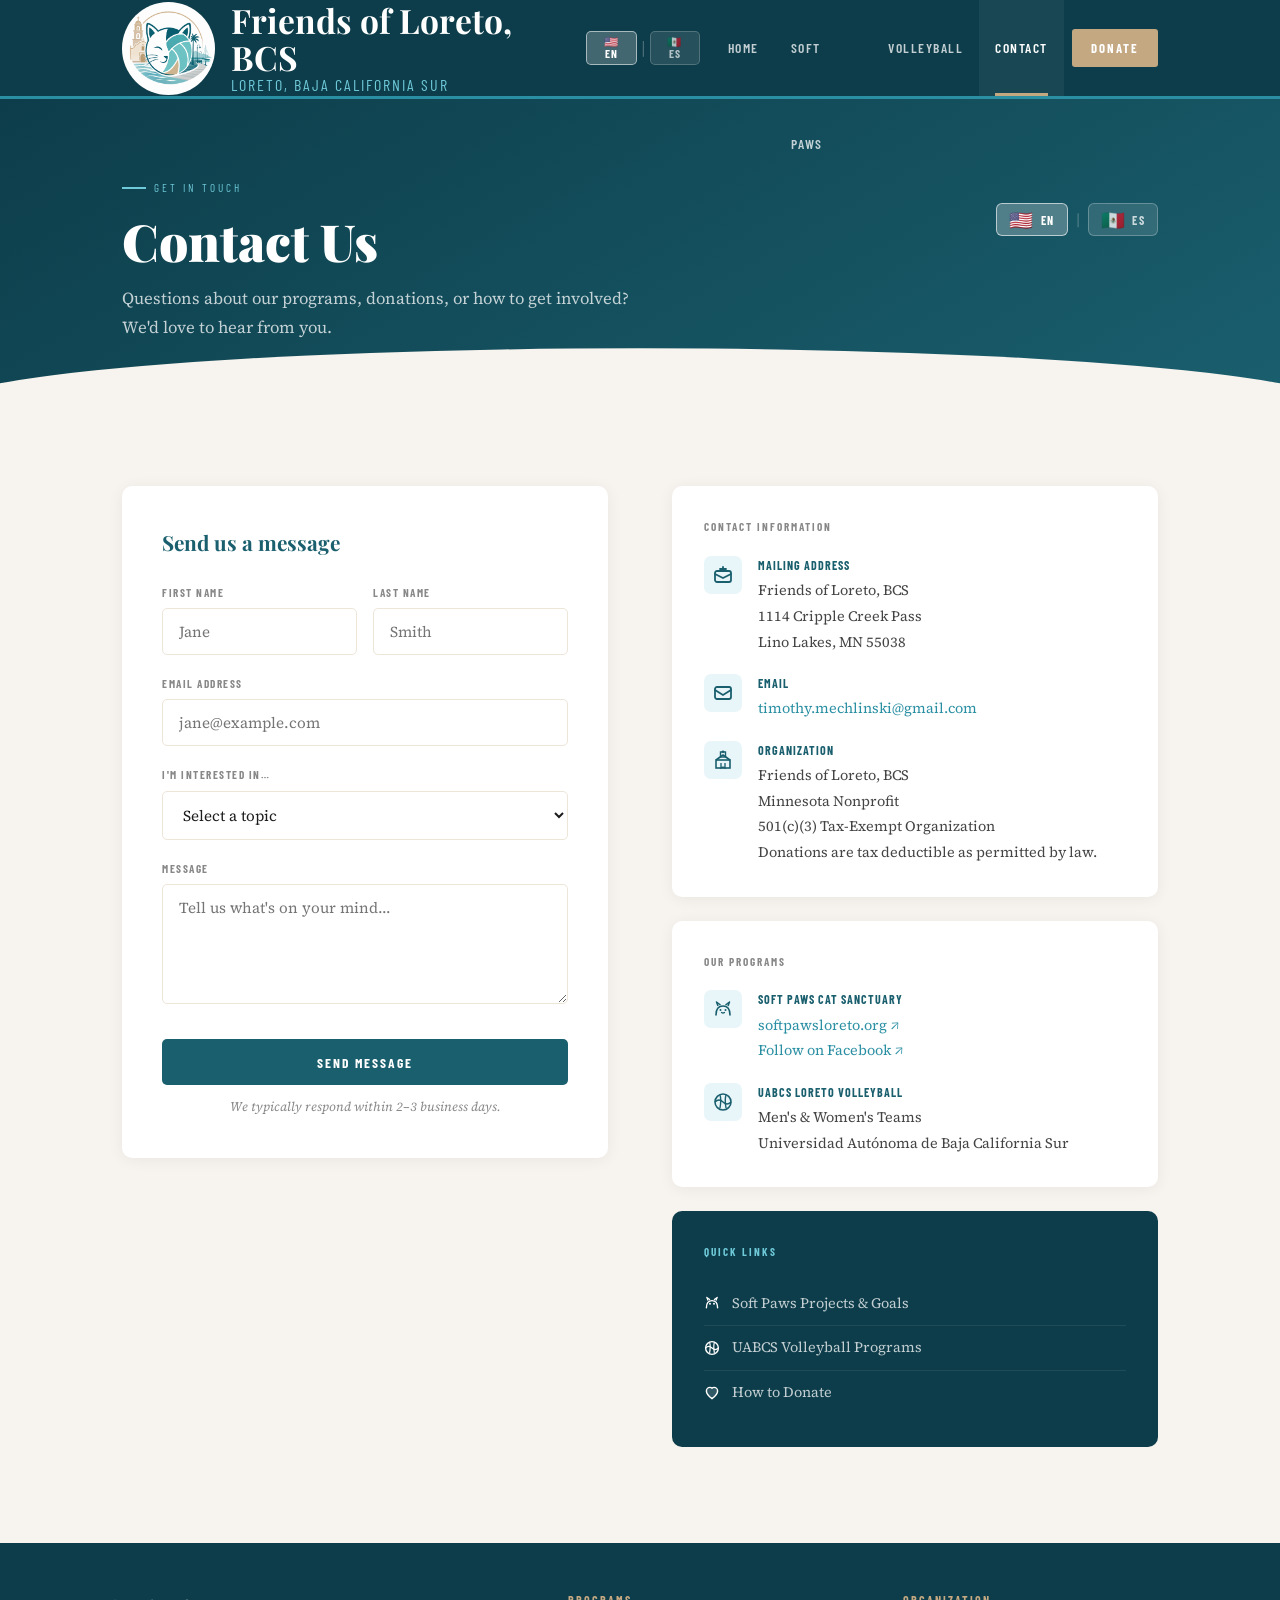
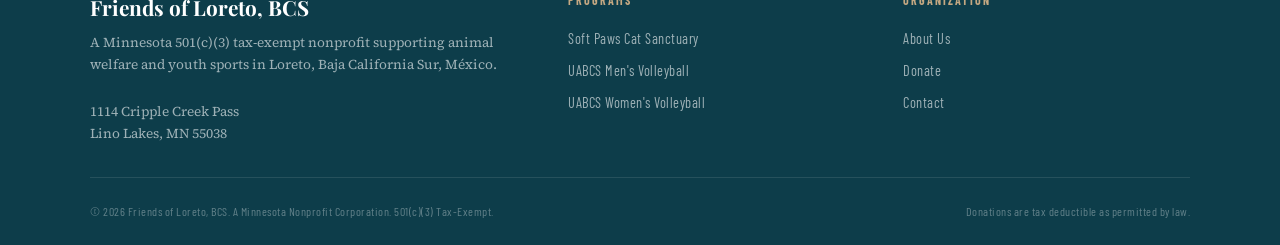
==== commit 66ae56c8: "Add files via upload" ====
--- a/contact.html
+++ b/contact.html
@@ -214,10 +214,10 @@
             </div>
             <div class="info-body">
               <strong data-en="Organization" data-es="Organización">Organization</strong>
-              <span data-en="Friends of Loreto, BCS<br>Minnesota Nonprofit<br>501(c)(3) Status Pending<br><em style='font-size:0.8rem;'>[NOTE: 501(c)(3) registration is still pending. Donations are not tax deductible at this time.]</em>"
-                    data-es="Friends of Loreto, BCS<br>Organización Sin Fines de Lucro de Minnesota<br>Estatus 501(c)(3) Pendiente<br><em style='font-size:0.8rem;'>[NOTA: El registro 501(c)(3) está pendiente. Las donaciones no son deducibles de impuestos en este momento.]</em>">
-                Friends of Loreto, BCS<br>Minnesota Nonprofit<br>501(c)(3) Status Pending<br>
-                <em style="font-size:0.8rem;">[NOTE: 501(c)(3) registration is still pending. Donations are not tax deductible at this time.]</em>
+              <span data-en="Friends of Loreto, BCS<br>Minnesota Nonprofit<br>501(c)(3) Tax-Exempt Organization<br>Donations are tax deductible as permitted by law."
+                    data-es="Friends of Loreto, BCS<br>Organización Sin Fines de Lucro de Minnesota<br>Organización Exenta de Impuestos 501(c)(3)<br>Las donaciones son deducibles de impuestos conforme a la ley.">
+                Friends of Loreto, BCS<br>Minnesota Nonprofit<br>501(c)(3) Tax-Exempt Organization<br>
+                Donations are tax deductible as permitted by law.
               </span>
             </div>
           </div>
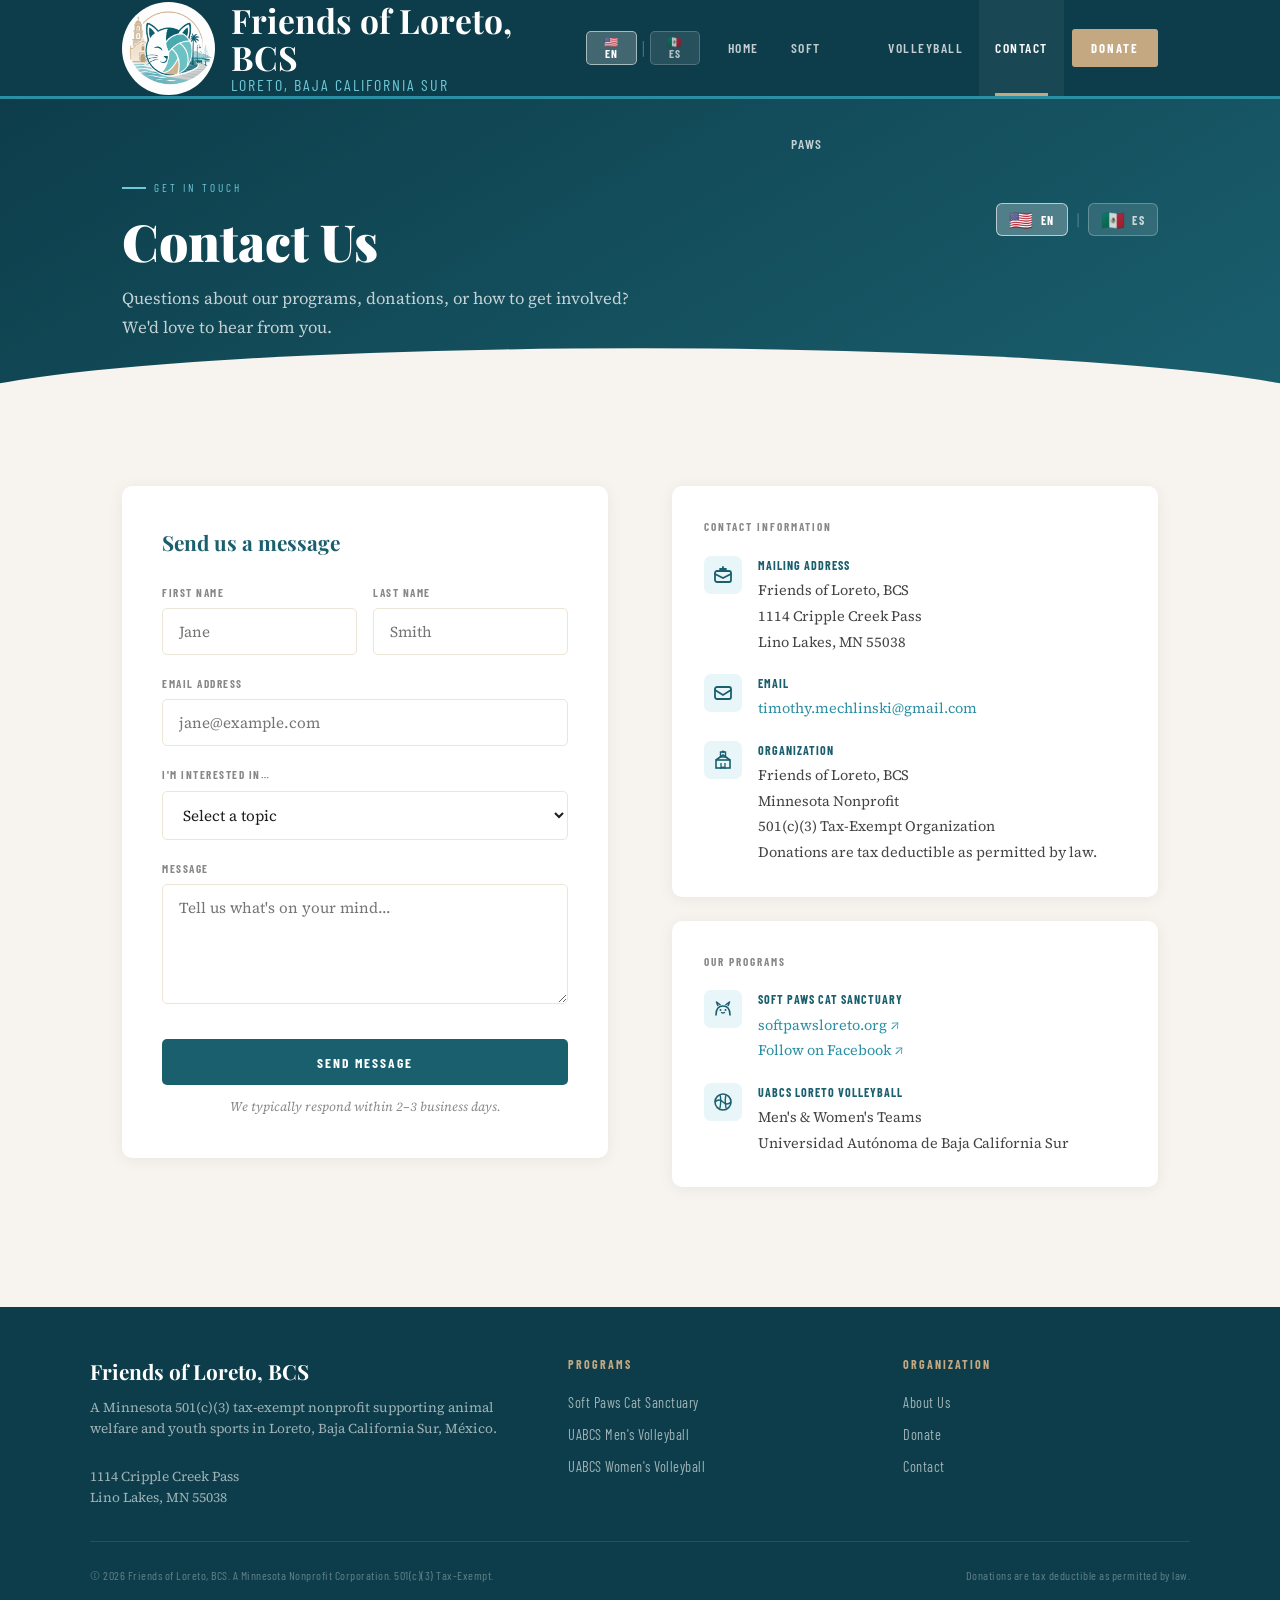
==== commit 0381f4fa: "Add files via upload" ====
--- a/contact.html
+++ b/contact.html
@@ -264,21 +264,6 @@
           </div>
         </div>
 
-        <div class="program-links-card">
-          <h4 data-en="Quick Links" data-es="Accesos Rápidos">Quick Links</h4>
-          <a href="soft-paws.html" class="program-link-item">
-            <svg width="16" height="16" viewBox="0 0 20 20" fill="none"><path d="M3 16 C3 10 5.5 7 10 7 C14.5 7 17 10 17 16" stroke="white" stroke-width="1.8" stroke-linecap="round"/><path d="M5 7 L3.5 3 L7.5 6" stroke="white" stroke-width="1.6" stroke-linejoin="round"/><path d="M15 7 L16.5 3 L12.5 6" stroke="white" stroke-width="1.6" stroke-linejoin="round"/><circle cx="7.5" cy="11" r="1.2" fill="white"/><circle cx="12.5" cy="11" r="1.2" fill="white"/></svg>
-            <span data-en="Soft Paws Projects &amp; Goals" data-es="Proyectos y Metas de Soft Paws">Soft Paws Projects &amp; Goals</span>
-          </a>
-          <a href="volleyball.html" class="program-link-item">
-            <svg width="16" height="16" viewBox="0 0 20 20" fill="none"><circle cx="10" cy="10" r="8" stroke="white" stroke-width="1.8"/><path d="M2 10 Q6 6 10 10 Q14 14 18 10" stroke="white" stroke-width="1.5"/><path d="M7 3 Q8.5 7 7 16" stroke="white" stroke-width="1.5"/><path d="M13 3 Q11.5 7 13 16" stroke="white" stroke-width="1.5"/></svg>
-            <span data-en="UABCS Volleyball Programs" data-es="Programas de Voleibol UABCS">UABCS Volleyball Programs</span>
-          </a>
-          <a href="donate.html" class="program-link-item">
-            <svg width="16" height="16" viewBox="0 0 20 20" fill="none"><path d="M10 17 C10 17 3 12 3 7.5 C3 5 5 3 7.5 3 C8.8 3 10 3.8 10 3.8 C10 3.8 11.2 3 12.5 3 C15 3 17 5 17 7.5 C17 12 10 17 10 17Z" stroke="white" stroke-width="1.8" fill="rgba(255,255,255,0.15)"/></svg>
-            <span data-en="How to Donate" data-es="Cómo Donar">How to Donate</span>
-          </a>
-        </div>
       </div>
 
     </div>
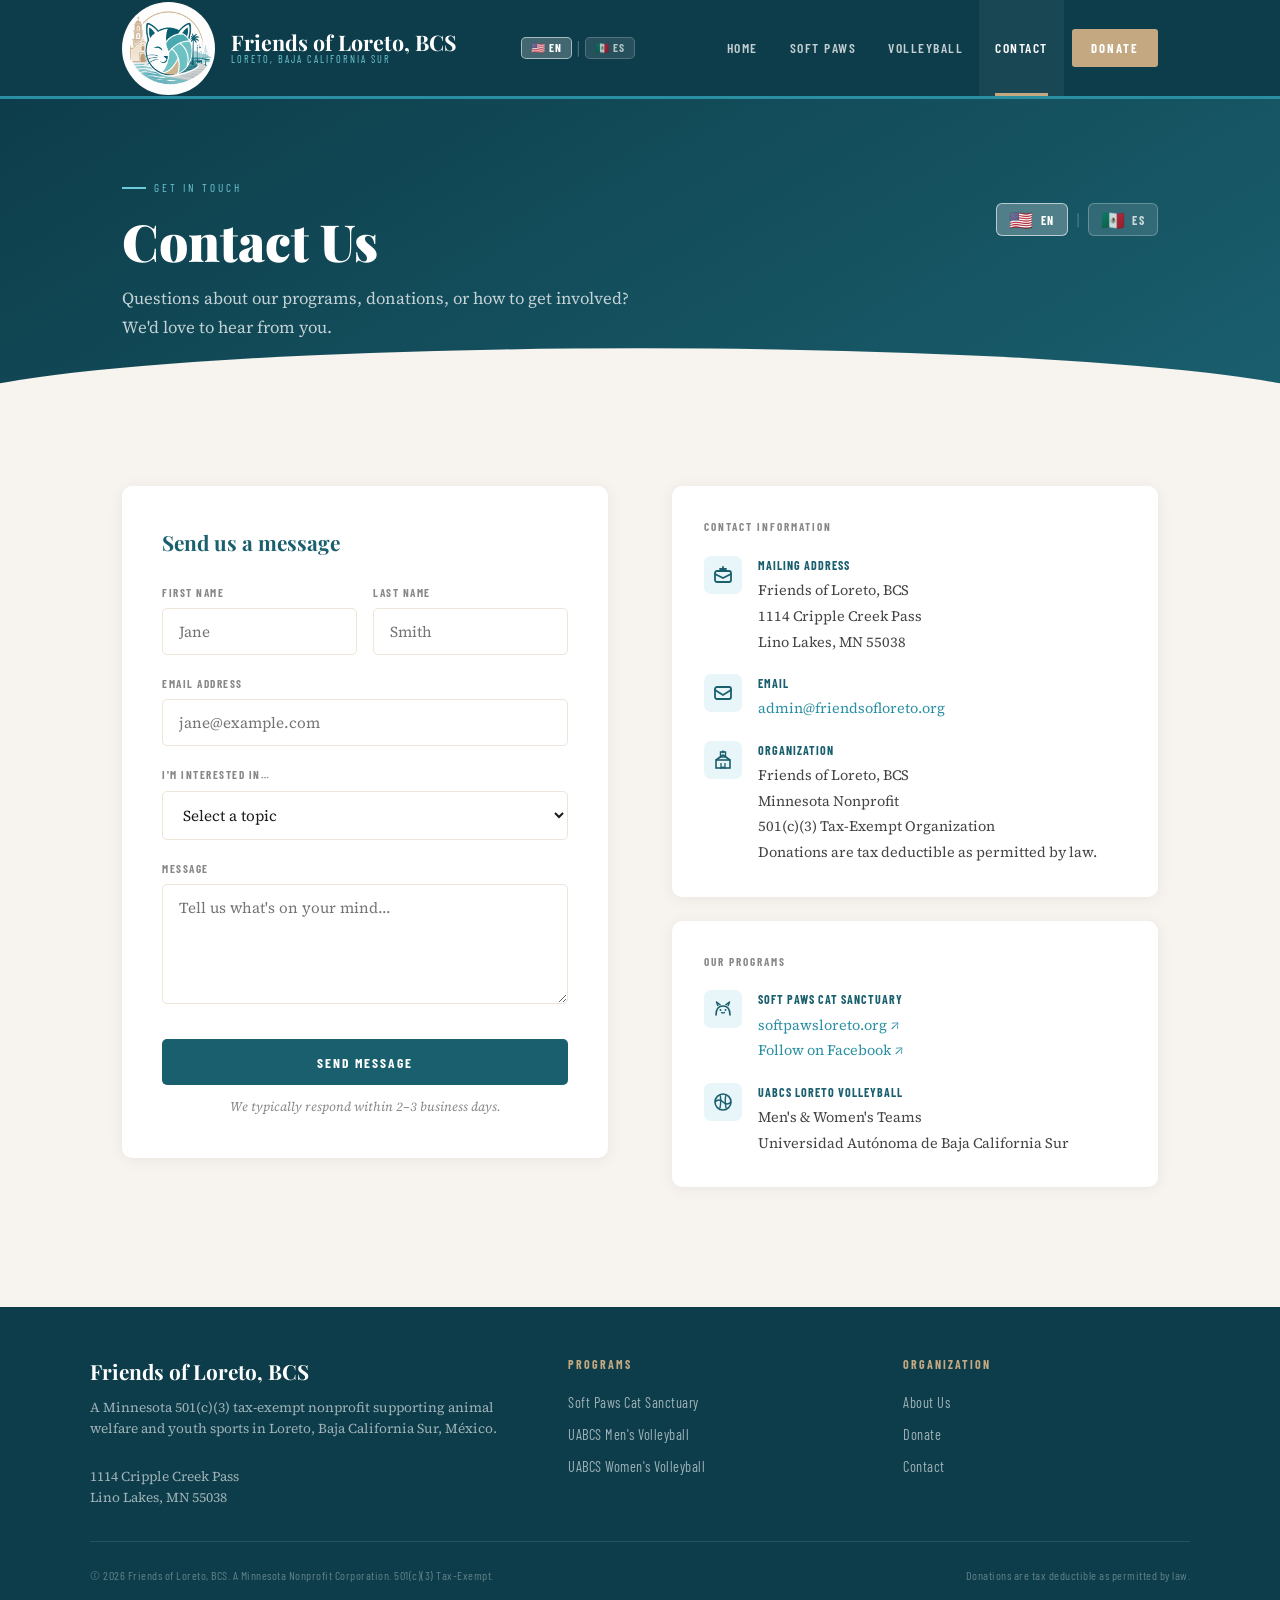
==== commit 7fcb7d5e: "Change contact email to admin@friendsofloreto.org Updated contact email address in error messages an" ====
--- a/contact.html
+++ b/contact.html
@@ -165,9 +165,9 @@
             ✓ Message sent — we'll be in touch soon!
           </div>
           <div class="form-error" id="form-error"
-            data-en="Something went wrong. Please try again or email us directly at timothy.mechlinski@gmail.com"
-            data-es="Algo salió mal. Por favor intenta de nuevo o escríbenos directamente a timothy.mechlinski@gmail.com">
-            Something went wrong. Please try again or email us directly at timothy.mechlinski@gmail.com
+            data-en="Something went wrong. Please try again or email us directly at admin@friendsofloreto.org"
+            data-es="Algo salió mal. Por favor intenta de nuevo o escríbenos directamente a admin@friendsofloreto.org">
+            Something went wrong. Please try again or email us directly at admin@friendsofloreto.org
           </div>
         </form>
       </div>
@@ -198,7 +198,7 @@
             </div>
             <div class="info-body">
               <strong data-en="Email" data-es="Correo">Email</strong>
-              <span><a href="mailto:timothy.mechlinski@gmail.com">timothy.mechlinski@gmail.com</a></span>
+              <span><a href="mailto:admin@friendsofloreto.org">admin@friendsofloreto.org</a></span>
             </div>
           </div>
           <div class="info-item">
--- a/nav.css
+++ b/nav.css
@@ -67,7 +67,7 @@
 
 .nav-logo-text {
   font-family: var(--serif);
-  font-size: 2.1rem;
+  font-size: 1.34rem;
   font-weight: 700;
   color: var(--white);
   line-height: 1.1;
@@ -76,7 +76,7 @@
 .nav-logo-text span {
   display: block;
   font-family: var(--cond);
-  font-size: 1rem;
+  font-size: 0.64rem;
   letter-spacing: 2px;
   font-weight: 400;
   color: var(--teal-300);
